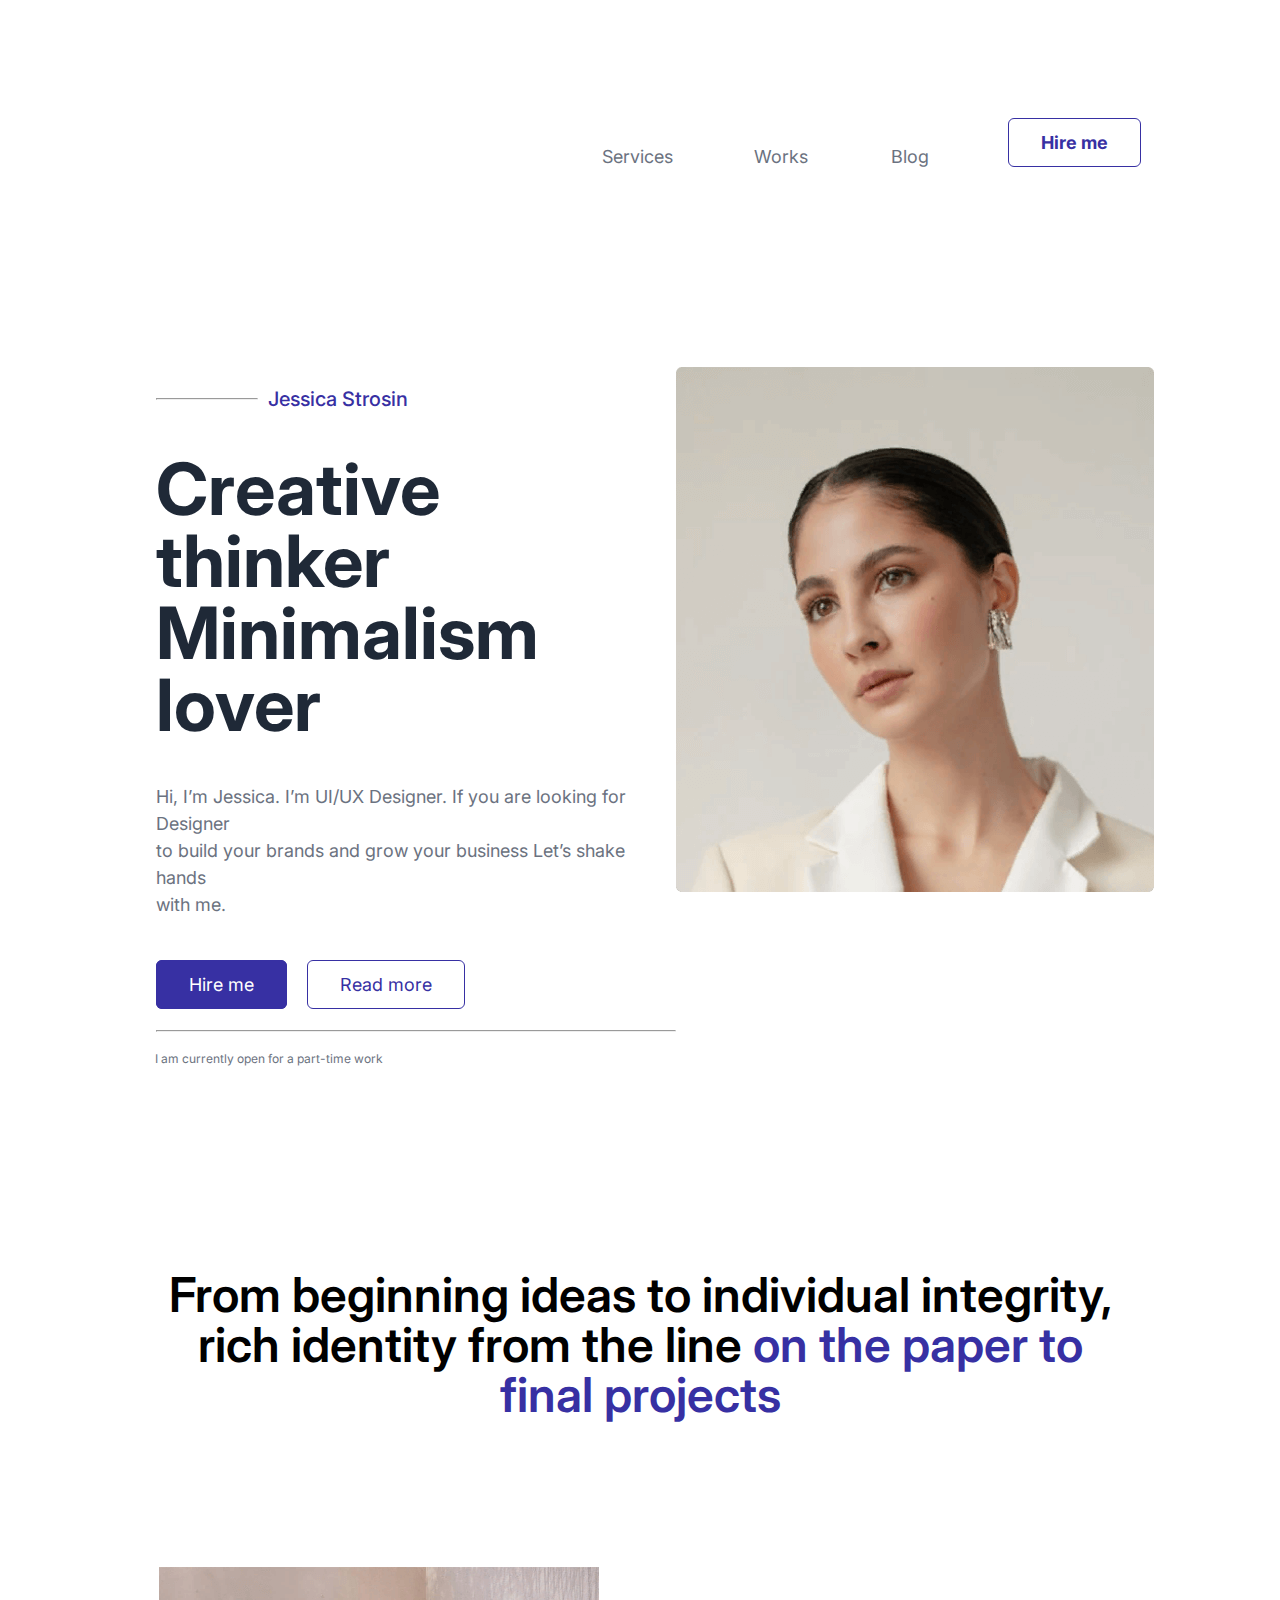
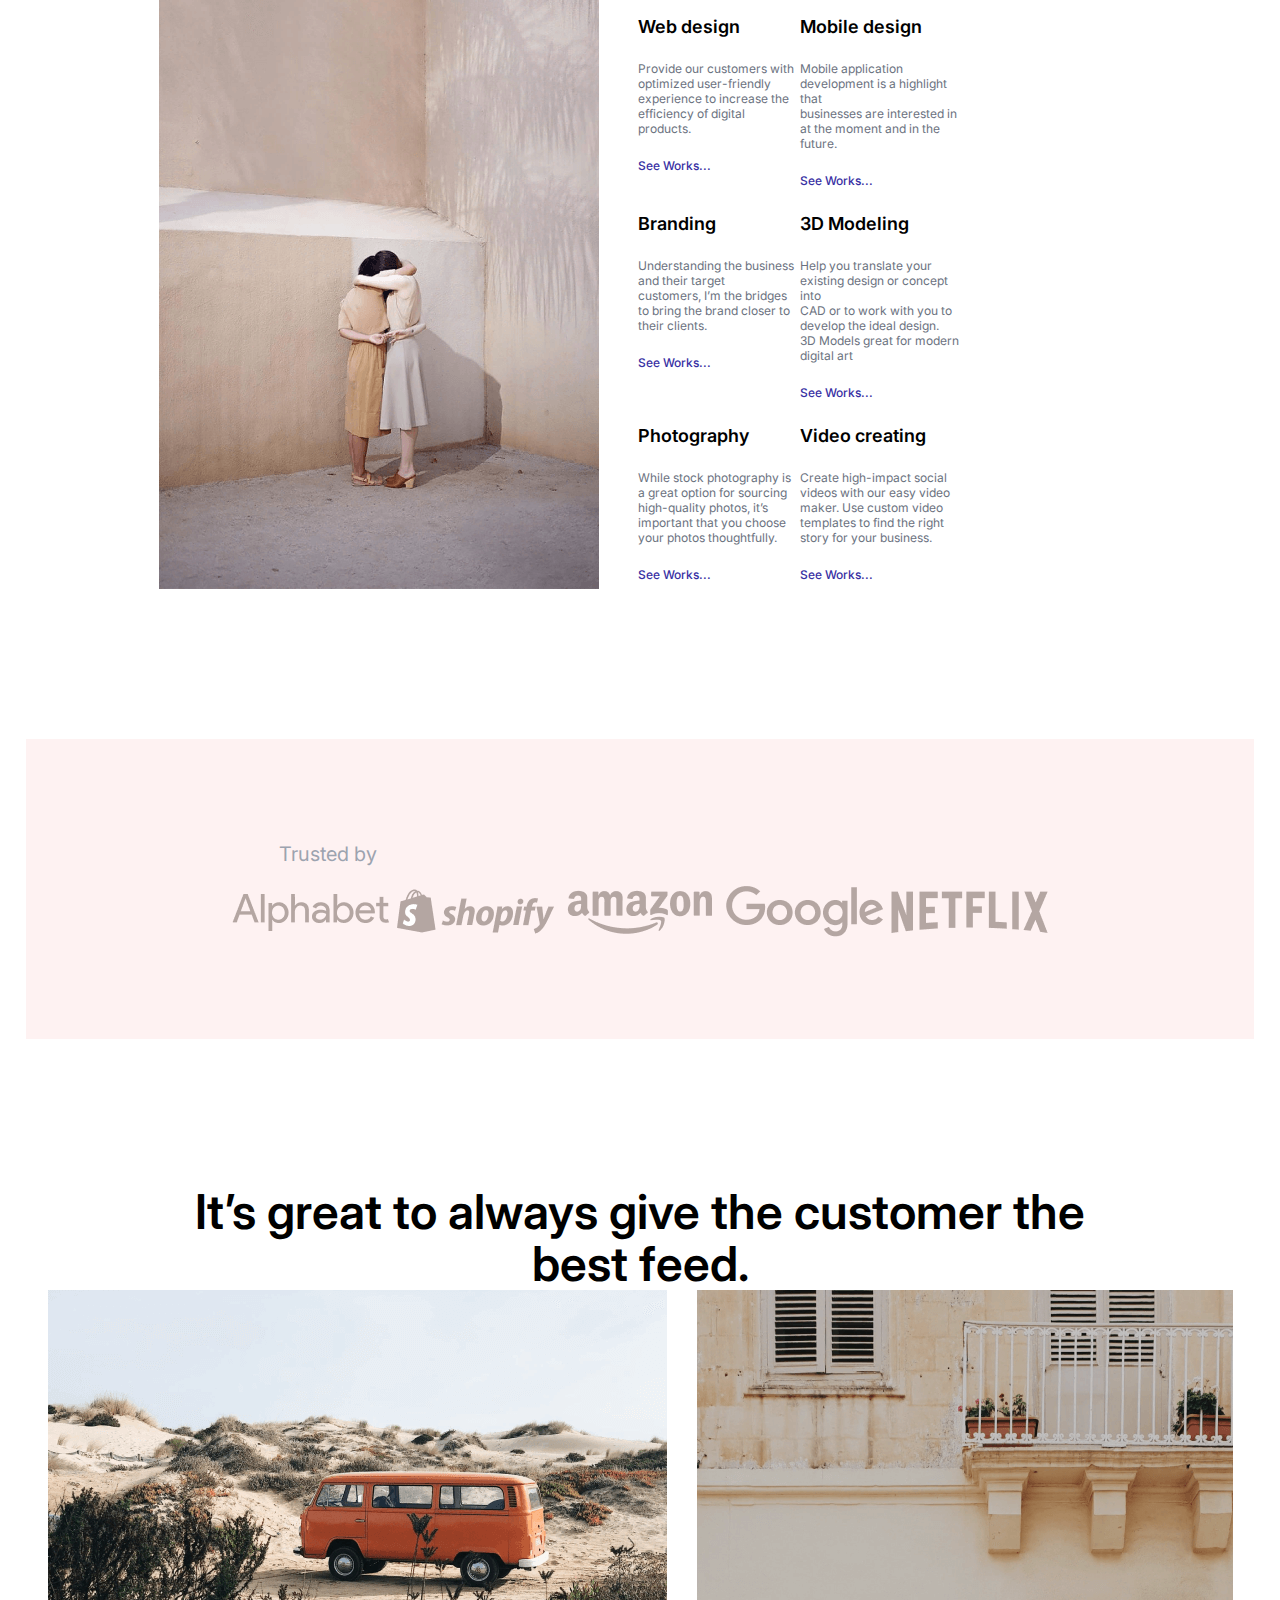
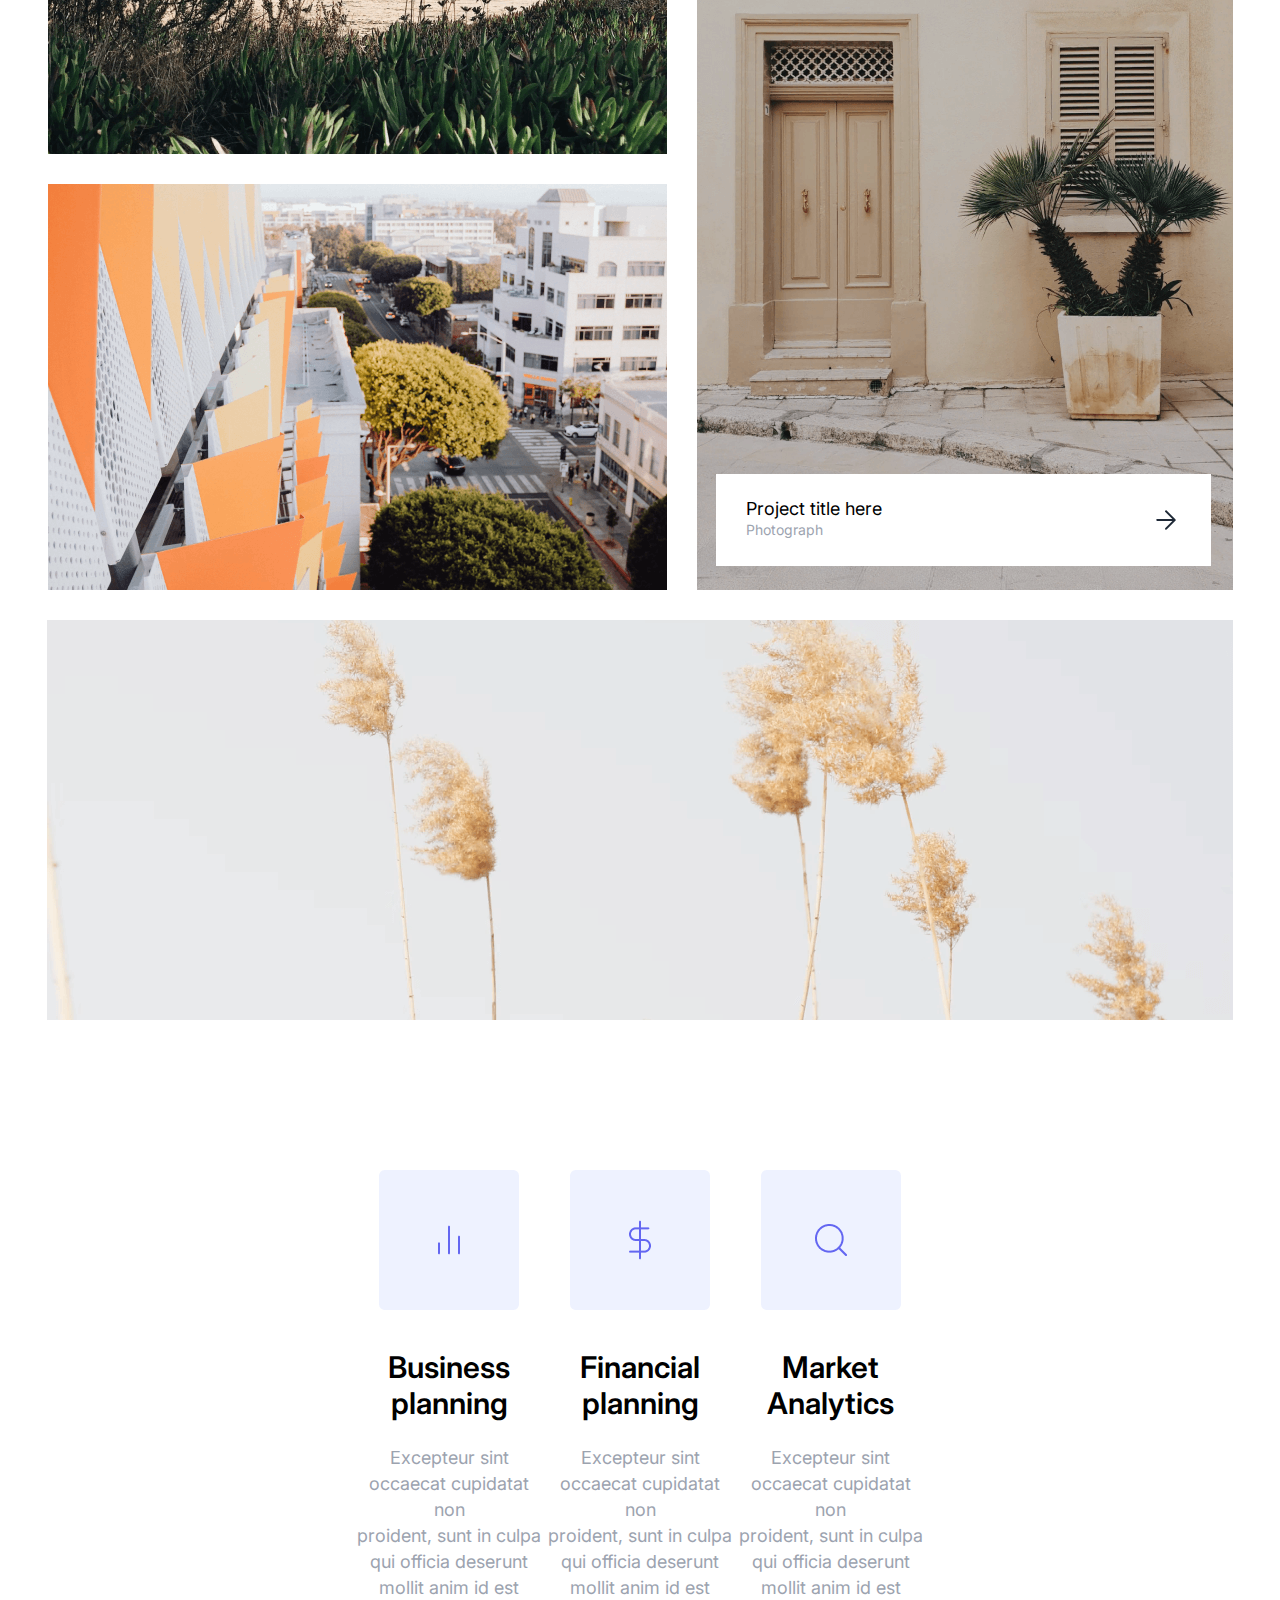
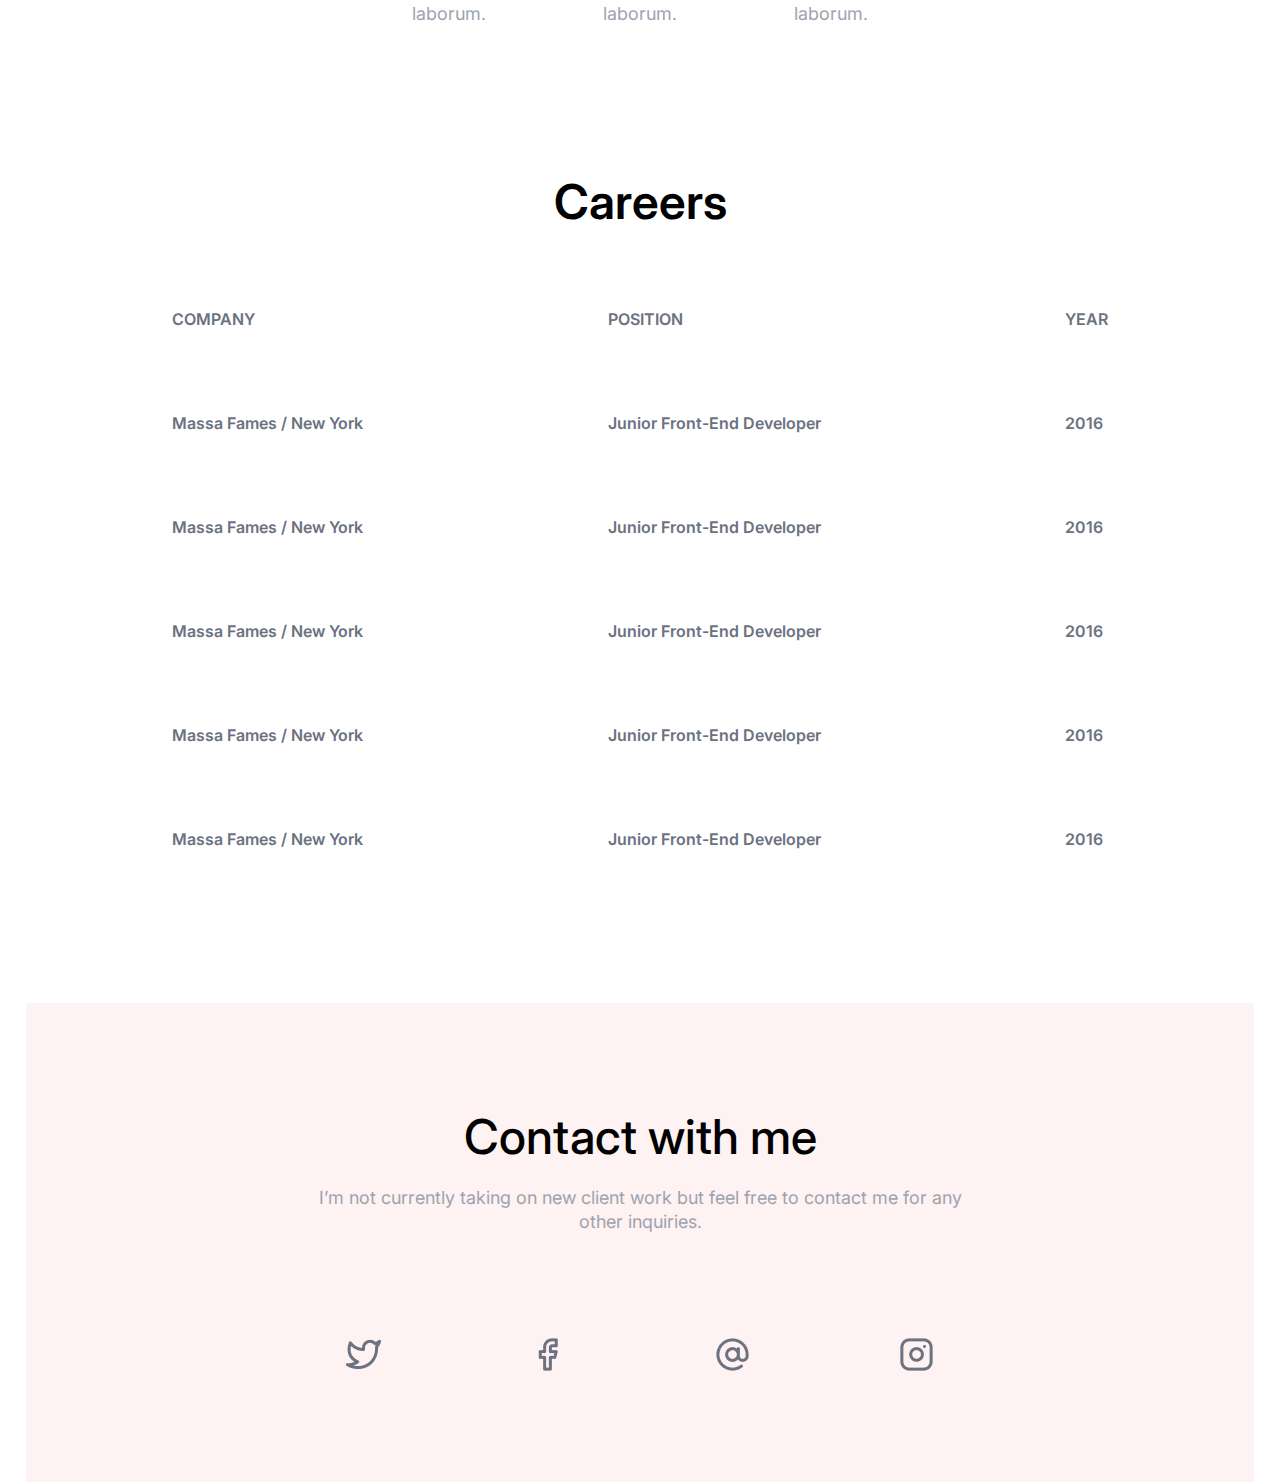
==== index.html @ 34dcc8bb "reamke nav menu" ====
<!DOCTYPE html>
<html lang="en">
  <head>
    <meta charset="UTF-8" />
    <meta http-equiv="X-UA-Compatible" content="IE=edge" />
    <meta name="viewport" content="width=device-width, initial-scale=1.0" />
    <link rel="stylesheet" href="/styles/figmaprofile.css" />
    <title>Document</title>
  </head>
  <body>
    <header>
      <nav class="navigation">
        <a class="links navigation__serv" href="#specification">Services</a>
        <a class="links navigation__works" href="https://github.com/SHTbIK37"
          >Works</a
        >
        <a class="links navigation__blog" href="#">Blog</a>
        <a
          class="links navigation__hire"
          href="https://hh.ru/resume/f380b1d6ff0817930b0039ed1f744569397455"
          ><b>Hire me</b></a
        >
      </nav>
    </header>
    <main>
      <div class="profile">
        <div class="profile__about">
          <div class="profile__about__line">
            <hr />
            <p class="profile__about__line__name">Jessica Strosin</p>
          </div>
          <p class="profile__about__logo">
            Creative thinker <br />
            Minimalism lover
          </p>
          <p class="profile__about__logotext">
            Hi, I’m Jessica. I’m UI/UX Designer. If you are looking for Designer
            <br />
            to build your brands and grow your business Let’s shake hands
            <br />
            with me.
          </p>
          <div class="profile__about__logoLinks">
            <a
              class="profile__about__logoLinks__hire"
              href="https://hh.ru/resume/f380b1d6ff0817930b0039ed1f744569397455"
              >Hire me</a
            >
            <a
              class="profile__about__logoLinks__readMore"
              href="https://hh.ru/resume/f380b1d6ff0817930b0039ed1f744569397455"
              >Read more</a
            >
          </div>
          <hr class="profile__about__underLogo" />
          <p class="profile__about__text_smallText">
            I am currently open for a part-time work
          </p>
        </div>
        <div class="profile__profileimage">
          <img
            class="profile__profileimage__img"
            src="/assets/facef.png"
            alt="Фото 4х3"
          />
        </div>
      </div>

      <p class="title">
        From beginning ideas to individual integrity, <br />
        rich identity from the line
        <span class="title__text_colorpurple">
          on the paper to <br />
          final projects
        </span>
      </p>
      <div class="specification" id="specification">
        <img src="/assets/image 11.png" alt="Стена" />
        <div class="specification__skills">
          <div>
            <p>Web design</p>
            <span
              ><p>
                Provide our customers with optimized user-friendly
                <br />
                experience to increase the efficiency of digital <br />
                products.
              </p></span
            >
            <a
              class="specification__skills__links"
              href="https://github.com/SHTbIK37"
              >See Works...</a
            >
          </div>
          <div>
            <p>Mobile design</p>
            <span
              ><p>
                Mobile application development is a highlight that <br />
                businesses are interested in at the moment and in the <br />
                future.
              </p></span
            >
            <a
              class="specification__skills__links"
              href="https://github.com/SHTbIK37"
              >See Works...</a
            >
          </div>
          <div id="branding">
            <p>Branding</p>
            <span
              ><p>
                Understanding the business and their target <br />
                customers, I’m the bridges to bring the brand closer to <br />
                their clients.
              </p></span
            >
            <a
              class="specification__skills__links"
              href="https://github.com/SHTbIK37"
              >See Works...</a
            >
          </div>
          <div id="d3">
            <p>3D Modeling</p>
            <span
              ><p>
                Help you translate your existing design or concept into <br />
                CAD or to work with you to develop the ideal design. <br />
                3D Models great for modern digital art
              </p></span
            >
            <a
              class="specification__skills__links"
              href="https://github.com/SHTbIK37"
              >See Works...</a
            >
          </div>
          <div id="photography">
            <p>Photography</p>
            <span
              ><p>
                While stock photography is a great option for sourcing <br />
                high-quality photos, it’s important that you choose <br />
                your photos thoughtfully.
              </p></span
            >
            <a
              class="specification__skills__links"
              href="https://github.com/SHTbIK37"
              >See Works...</a
            >
          </div>
          <div id="video">
            <p>Video creating</p>
            <span
              ><p>
                Create high-impact social videos with our easy video <br />
                maker. Use custom video templates to find the right <br />
                story for your business.
              </p></span
            >
            <a
              class="specification__skills__links"
              href="https://github.com/SHTbIK37"
              >See Works...</a
            >
          </div>
        </div>
      </div>
      <div class="trustedblock">
        <div class="trustedblock__img">
          <p>Trusted by</p>
          <div class="trustedblock__img_row">
            <img src="/assets/alphabet.png" alt="alphabet" />
            <img src="/assets/shopify-original.png" alt="shopify" />
            <img src="/assets/amazon.png" alt="amazon" />

            <img src="/assets/google-original.png" alt="google" />
            <img src="/assets/netflix-primary.png" alt="neflix" />
          </div>
        </div>
      </div>
      <div class="imgproject">
        <p class="imgproject__text">
          It’s great to always give the customer the<br />
          best feed.
        </p>
        <div class="imgproject__photos">
          <div class="imgproject__photos_row">
            <div class="imgproject__photos_column">
              <img src="/assets/vwt1.png" alt="Das auto" />
              <img src="/assets/street.png" alt="street" />
            </div>
            <div class="imgproject__photos_link">
              <img src="/assets/home.png" alt="home" />
              <div class="imgproject__photos_link__text">
                <p>Project title here <br /><span> Photograph</span></p>
                <div class="imgproject__photos_link__text__link">
                  <a href="https://github.com/SHTbIK37">
                    <img src="/assets/arrow-right.png" alt="arrow"
                  /></a>
                </div>
              </div>
            </div>
          </div>
          <img src="/assets/trees.png" alt="trees" />
        </div>
      </div>
      <div class="planning">
        <div class="planning__block">
          <img
            class="planning__block__img"
            src="/assets/busines.png"
            alt="scheme"
          />
          <p class="planning__block__text_bold">
            Business planning <br />
            <span class="planning__block__text"
              >Excepteur sint occaecat cupidatat non <br />
              proident, sunt in culpa qui officia deserunt <br />
              mollit anim id est laborum.</span
            >
          </p>
        </div>
        <div class="planning__block">
          <img
            class="planning__block__img"
            src="/assets/dollar.png"
            alt="dollar"
          />
          <p class="planning__block__text_bold">
            Financial planning <br /><span class="planning__block__text"
              >Excepteur sint occaecat cupidatat non <br />
              proident, sunt in culpa qui officia deserunt <br />
              mollit anim id est laborum.</span
            >
          </p>
        </div>
        <div class="planning__block">
          <img
            class="planning__block__img"
            src="/assets/search.png"
            alt="search"
          />
          <p class="planning__block__text_bold">
            Market Analytics <br /><span class="planning__block__text"
              >Excepteur sint occaecat cupidatat non <br />
              proident, sunt in culpa qui officia deserunt <br />
              mollit anim id est laborum.</span
            >
          </p>
        </div>
      </div>
      <div id="careers">
        <p>Careers</p>
        <div>
          <div id="company">
            <p>COMPANY</p>
            <p><span>Massa Fames</span> / New York</p>
            <p><span>Massa Fames</span> / New York</p>
            <p><span>Massa Fames</span> / New York</p>
            <p><span>Massa Fames</span> / New York</p>
            <p><span>Massa Fames</span> / New York</p>
          </div>
          <div id="position">
            <p>POSITION</p>
            <p>Junior Front-End Developer</p>
            <p>Junior Front-End Developer</p>
            <p>Junior Front-End Developer</p>
            <p>Junior Front-End Developer</p>
            <p>Junior Front-End Developer</p>
          </div>
          <div id="year">
            <p>YEAR</p>
            <p>2016</p>
            <p>2016</p>
            <p>2016</p>
            <p>2016</p>
            <p>2016</p>
          </div>
        </div>
      </div>
    </main>
    <footer>
      <p>Contact with me</p>
      <span>
        I’m not currently taking on new client work but feel free to contact me
        for any <br />
        other inquiries.
      </span>
      <div id="contacts">
        <a href="#"><img src="/assets/twitter.png" alt="twitter" /></a>
        <a href="#"><img src="/assets/facebook.png" alt="facebook" /></a>
        <a href="#"><img src="/assets/mail.png" alt="mail" /></a>
        <a href="#"><img src="/assets/instagram.png" alt="instagram" /></a>
      </div>
    </footer>
    <!-- <script src="./js/script.js"></script> -->
  </body>
</html>
---- styles/figmaprofile.css ----
@import url("https://fonts.googleapis.com/css2?family=Inter:wght@100;200;300;400;500;600;700;800;900&display=swap");

body {
  background-color: white;
  margin: 0;
  font-family: "Inter", sans-serif;
  align-items: center;
}

header {
  font-size: 18px;
}
.navigation {
  display: flex;
  align-items: flex-end;
  justify-content: flex-end;
  margin-top: 118px;
  margin-right: 128px;
}
.links {
  color: #6b7280;
  text-decoration: none;
}
.navigation__serv {
  margin-right: 81px;
}
.navigation__works {
  margin-right: 83px;
}
.navigation__blog {
  margin-right: 79px;
}
.navigation__hire {
  margin-right: -15px;
  position: relative;
  color: #3730a3;
  padding: 13px 32px 13px 32px;
  border-radius: 6px;
  border: 1px solid #3730a3;
  transition: all 0.2s;
}
.navigation__hire:hover {
  background-color: #3730a3;
  color: white;
}
.profile {
  display: flex;
  margin-top: 200px;
  justify-content: space-between;
}
.profile__profileimage__img {
  margin-right: 100px;
}
.profile__about {
  margin-left: 130px;
}

.profile__about__line {
  align-items: center;
  display: flex;
  width: fit-content;
}
.profile__about__line__name {
  color: #3730a3;
  display: inline-block;
}
.profile__about__line__name {
  font-size: 20px;
  font-weight: 500;
}
.profile__about__line hr {
  margin-right: 10px;
  display: inline-block;
  width: 100px;
}
.profile__about {
  color: #6b7280;
  font-size: 18px;
}
.profile__about__logo {
  color: #1f2937;
  position: relative;
  font-style: normal;
  line-height: 72px;
  font-size: 72px;
  margin-top: 22px;
  font-weight: 700;
}
.profile__about__logotext {
  margin-top: -30px;
  line-height: 27px;
}

.profile__about__logoLinks {
  margin-top: 56px;
}
.profile__about__logoLinks__hire {
  font-size: 18px;
  font-weight: 400;
  background-color: #3730a3;
  color: white;
  text-decoration: none;
  margin-right: 15px;
  padding: 13px 32px 13px 32px;
  border-radius: 6px;
  border: 1px solid #3730a3;
  transition: all 0.2s;
}
.profile__about__logoLinks__readMore {
  font-size: 18px;
  font-weight: 400;
  background-color: white;
  color: #3730a3;
  text-decoration: none;
  margin-right: -15px;
  padding: 13px 32px 13px 32px;
  border-radius: 6px;
  border: 1px solid #3730a3;
  transition: all 0.2s;
}
.profile__about__underLogo {
  margin-top: 35px;
  max-width: 100%;
}
.profile__about__text_smallText {
  font-size: 12px;
  margin-left: -1px;
  margin-top: 19px;
}

.title {
  font-weight: 600;
  line-height: 50px;
  margin-top: 150px;
  font-size: 48px;
  text-align: center;
  margin-bottom: 147px;
  margin-top: 192px;
}
.title__text_colorpurple {
  color: #3730a3;
}
.specification {
  display: flex;
  margin-left: 12%;
  flex-direction: row;
}
.specification img {
  margin-right: 2%;
  margin-left: 133px;
}
.specification__skills {
  display: flex;
  margin-right: 292px;
  margin-top: 31px;
  margin-left: 15px;
  flex-wrap: wrap;
}
.specification__skills div {
  font-size: 14px;
  width: 50%;
  max-height: min-content;
}
.specification__skills__links {
  font-size: 12px;
  text-decoration: none;
  color: #3730a3;
  font-weight: 500;
}
.specification__skills div p {
  font-size: 18px;
  font-weight: 600;
}
.specification__skills div span p {
  font-size: 12px;
  color: #6b7280;
  margin-top: 24px;
  font-weight: 400;
  margin-bottom: 20px;
}

.trustedblock {
  display: flex;
  flex-direction: column;
  align-items: center;
  justify-content: center;
  margin-top: 150px;
  margin-bottom: 147px;
  background-color: #fef2f2;
  color: #9ca3af;
  font-size: 20px;
  height: 300px;
}
.trustedblock__img {
  width: 67%;
}
.trustedblock__img p {
  margin-top: 0px;
  margin-left: 51px;
}
.trustedblock__img_row {
  display: flex;
  flex-direction: row;
  justify-content: space-around;
}

.trustedblock__img_row img {
  max-width: 100%;
}
.imgproject__text {
  margin-bottom: 147px;
  text-align: center;
  font-size: 48px;
  font-weight: 600;
  line-height: 52px;
}
.imgproject__photos {
  display: flex;
  justify-content: center;
  align-items: center;
  flex-direction: column;
}
.imgproject__photos_row {
  margin-bottom: 30px;
  display: flex;
  flex-direction: row;
}
.imgproject__photos_column {
  margin-right: 30px;
  justify-content: space-between;
  display: flex;
  flex-direction: column;
}

.imgproject__photos_link {
  display: flex;
  position: relative;
}
.imgproject__photos_link__text {
  display: flex;
  height: 92px;
  width: 495px;
  bottom: 24px;
  left: 19px;
  position: absolute;
  background-color: white;
}
.imgproject__photos_link__text p {
  font-size: 18px;
  text-align: start;
  margin-left: 30px;
  margin-top: 25px;
}
.imgproject__photos_link__text p span {
  font-size: 14px;
  color: #9ca3af;
}
.imgproject__photos_link__text p {
  line-height: 20px;
  font-weight: 400;
}
.imgproject__photos_link__text img {
  display: flex;
  align-items: center;
  position: absolute;
  display: inline-block;
  right: 30px;
}
.imgproject__photos_link__text__link {
  display: flex;
  align-items: center;
}
.imgproject__photos_link__text__link a {
  display: flex;
  align-items: center;
}

.planning {
  margin: 0 328px;
  margin-top: 150px;
  justify-content: space-between;
  text-align: center;
  display: flex;
  flex-direction: row;
  font-weight: 600;
}
.planning__block__text_bold {
  font-size: 30px;
}
.planning__block__text {
  display: block;
  font-weight: 400;
  margin-top: 24px;
  font-size: 18px;
  color: #9ca3af;
  line-height: 26px;
}
.planning__block__img {
  margin-bottom: 5px;
}
#careers {
  margin-top: 115px;
}
#careers p {
  font-weight: 600;
  text-align: center;
  font-size: 48px;
}
#careers div {
  display: flex;
  justify-content: space-between;

  margin-top: 58px;
  margin-left: 152px;
}
#company,
#position,
#year {
  display: inline-block;
  flex-direction: column;
}
#company p,
#position p,
#year p {
  margin: 30px;
  text-align: left;
  font-size: 16px;
  color: #6b7280;
  margin-bottom: 54px;
}
#company p span,
#position p span,
#year p span {
  font-weight: 600;
}
#position {
  margin-right: -18px;
}
#year {
  margin-right: 433px;
}
footer {
  margin-top: 100px;
  background-color: #fef2f2;
  display: flex;
  flex-direction: column;
  justify-content: center;
  align-items: center;
}
footer p {
  text-align: center;
  font-size: 48px;
  margin-bottom: 20px;
  font-weight: 500;
  margin-top: 104px;
}
footer span {
  text-align: center;
  font-size: 18px;
  color: #9ca3af;
  margin-bottom: 50px;
  line-height: 24px;
}
footer img {
  margin-bottom: 100px;
}
#contacts {
  display: flex;
  height: 100px;
  width: 60%;
  justify-content: space-around;
  margin-top: 53px;
  margin-bottom: 45px;
}
#contacts a {
  height: 35px;
}
@media only screen and (min-width: 769px) and (max-width: 1280px) {
  body {
    margin: 0 2%;
  }
  nav {
    margin: 0;
    margin-top: 5%;
  }
  #profile {
    margin: 0;
    margin-top: 10%;
  }
  .about {
    margin: 0;
    margin-right: 2%;
  }
  #logo {
    line-height: 60px;
    margin: 0;
    font-size: 60px;
    margin-bottom: 7%;
  }
  #name {
    margin: 0;
  }
  #profile img {
    margin: 0;
    max-width: 100%;
  }
  #title {
    margin: 0 2%;
    margin-top: 10%;
    margin-bottom: 10%;
    font-size: 35px;
  }
  .specification {
    margin: 0;
    margin-bottom: 2%;
  }
  .skills {
    margin-right: 60px;
  }
  .trusted {
    padding: 5%;
    margin: 0;
    height: 150px;
  }
  #imgrow {
    flex-direction: row;
    align-items: center;
    flex-wrap: wrap;
  }
  #imgrow div {
    width: fit-content;
  }
  #imgrow img {
    width: fit-content;
    margin: 5px;
  }
  .trusted img {
    max-width: 100%;
  }
  #photos img {
    max-width: 100%;
  }
  #projectlink {
    max-width: 85%;
  }
  #projectlink {
    display: flex;
    align-items: center;
  }
  #prlinkimg {
    display: flex;
    align-items: center;
  }

  .imgproject p {
    margin-bottom: 0;
  }
  .imgproject #projectlink p {
    margin-top: 10px;
  }
  #planning {
    margin: 0 5%;
    margin-top: 5%;
  }
  #careers div {
    margin: 0 5%;
  }
}
@media only screen and (min-width: 551px) and (max-width: 768px) {
  body {
    margin: 0 2%;
    background-color: white;
  }
  header {
    margin: 0;
  }
  nav {
    margin: 0;
  }
  #serv,
  #works,
  #blog,
  #hire {
    margin: 3%;
  }
  #hire {
    padding: 1%;
  }
  #profile {
    flex-direction: column;
    margin-top: 2%;
  }
  #profile img {
    display: block;
    margin: 0 auto;
    width: 100%;
    max-width: max-content;
  }
  .about {
    margin-left: 1%;
  }
  .about p {
    text-align: center;
    font-size: 14px;
  }
  #logo {
    text-align: center;
    line-height: 20px;
    margin: 0%;
    font-size: 18px;
    margin-bottom: 7%;
  }
  #title {
    margin: 3% 0;
    font-size: 20px;
  }
  .specification {
    margin: 0%;
    flex-direction: column;
  }
  .specification img {
    object-fit: cover;
    height: 250px;
    margin: 0%;
  }
  .skills {
    margin: 0%;
    text-align: center;
  }
  .skills p {
    font-size: 8px;
  }
  .trusted {
    margin-top: 10%;
    margin-bottom: 0%;
    height: auto;
  }
  #imgrow {
    flex-direction: row;
    align-items: center;
    flex-wrap: wrap;
  }
  #imgrow div {
    width: fit-content;
  }
  #imgrow img {
    width: fit-content;
    margin: 5px;
  }
  .trusted p {
    font-size: 14px;
  }
  #trustedImg p {
    margin-top: 15px;
    margin-left: 0px;
  }
  .trusted img {
    width: 100%;
  }
  .imgproject p {
    font-size: 30px;
    margin-bottom: 5%;
  }
  .imgproject img {
    max-width: 100%;
  }
  #projectlink {
    max-width: 80%;
    height: auto;
  }
  .imgproject #projectlink p {
    margin: 3%;
  }
  #projectlink img {
    right: 0;
  }
  #row {
    margin-bottom: 2%;
  }
  #column {
    margin-right: 2%;
  }
  #planning {
    margin: 0%;
    margin-top: 2%;
  }
  #planning img {
    width: 90%;
  }
  #planning p {
    font-size: 18px;
  }
  #planning p span {
    font-size: 12px;
  }
  #careers div {
    margin: 0%;
    margin-right: 1%;
  }

  #company p,
  #position p,
  #year p {
    margin: 5%;
  }
  footer {
    margin-top: 5%;
  }
  footer p {
    margin: 2%;
    font-size: 20px;
  }
  footer span {
    font-size: 14px;
    margin: 1%;
    margin-bottom: 5%;
  }
  footer img {
    margin-bottom: 10%;
    width: 100%;
  }
}
@media only screen and (min-width: 250px) and (max-width: 550px) {
  body {
    margin: 0 2%;
    background-color: white;
  }
  header {
    font-size: 16px;
    margin: 0;
  }
  nav {
    margin: 0;
  }
  #serv,
  #works,
  #blog,
  #hire {
    margin: 3%;
  }
  #hire {
    padding: 1%;
  }
  #profile {
    flex-direction: column;
    margin-top: 2%;
  }
  #profile img {
    display: block;
    margin: 0 auto;
    width: 100%;
    max-width: 350px;
  }
  #logoLinks {
    display: flex;
    flex-direction: column;
  }
  #logohire {
    width: fit-content;
    margin-bottom: 5%;
  }
  #logoReadMore {
    width: fit-content;
  }
  .about {
    margin-left: 1%;
  }
  .about p {
    font-size: 14px;
  }
  #logo {
    line-height: 20px;
    margin: 0%;
    font-size: 18px;
    margin-bottom: 10%;
  }
  #title {
    line-height: 26px;
    margin: 3% 0;
    font-size: 20px;
  }
  .specification {
    margin: 0%;
    flex-direction: column;
  }
  .specification img {
    object-fit: cover;
    height: 250px;
    margin: 0%;
  }
  .skills {
    margin: 0% auto;
    flex-direction: column;
    text-align: center;
    margin-bottom: 10%;
  }
  .skills div {
    width: 100%;
  }
  .skills p {
    font-size: 8px;
  }
  .trusted {
    margin-top: 0%;
    margin-bottom: 0%;
    height: auto;
  }
  #imgrow {
    flex-direction: row;
    align-items: center;
    flex-wrap: wrap;
  }
  #imgrow div {
    width: fit-content;
  }
  #imgrow img {
    width: fit-content;
    margin: 5px;
  }
  .trusted p {
    font-size: 18px;
  }
  .trusted img {
    width: 100%;
  }
  .imgproject p {
    font-size: 22px;
    margin-bottom: 5%;
    line-height: 26px;
  }
  .imgproject img {
    max-width: 100%;
  }
  #projectlink {
    display: none;
    justify-content: center;
    align-items: center;
    max-width: 90%;
    left: 5%;
  }
  #projectlink img {
    display: none;
  }
  .imgproject #projectlink p {
    font-size: 10px;
    margin: 0;
  }
  .imgproject #projectlink p span {
    font-size: 8px;
  }
  #row {
    margin-bottom: 2%;
  }
  #column {
    margin-right: 2%;
  }
  #planning {
    margin: 0%;
    margin-top: 2%;
  }
  #planning img {
    width: 90%;
  }
  #planning p {
    font-size: 18px;
  }
  #planning p span {
    font-size: 12px;
  }
  #careers div {
    margin: 0%;
    margin-right: 1%;
  }

  #company p,
  #position p,
  #year p {
    margin: 5%;
  }
  footer {
    margin-top: 5%;
  }
  footer p {
    margin: 2%;
    font-size: 20px;
  }
  footer span {
    font-size: 14px;
    margin: 1%;
    margin-bottom: 5%;
  }
  footer img {
    margin-bottom: 10%;
    width: 100%;
  }
  #contacts {
    width: 90%;
  }
}
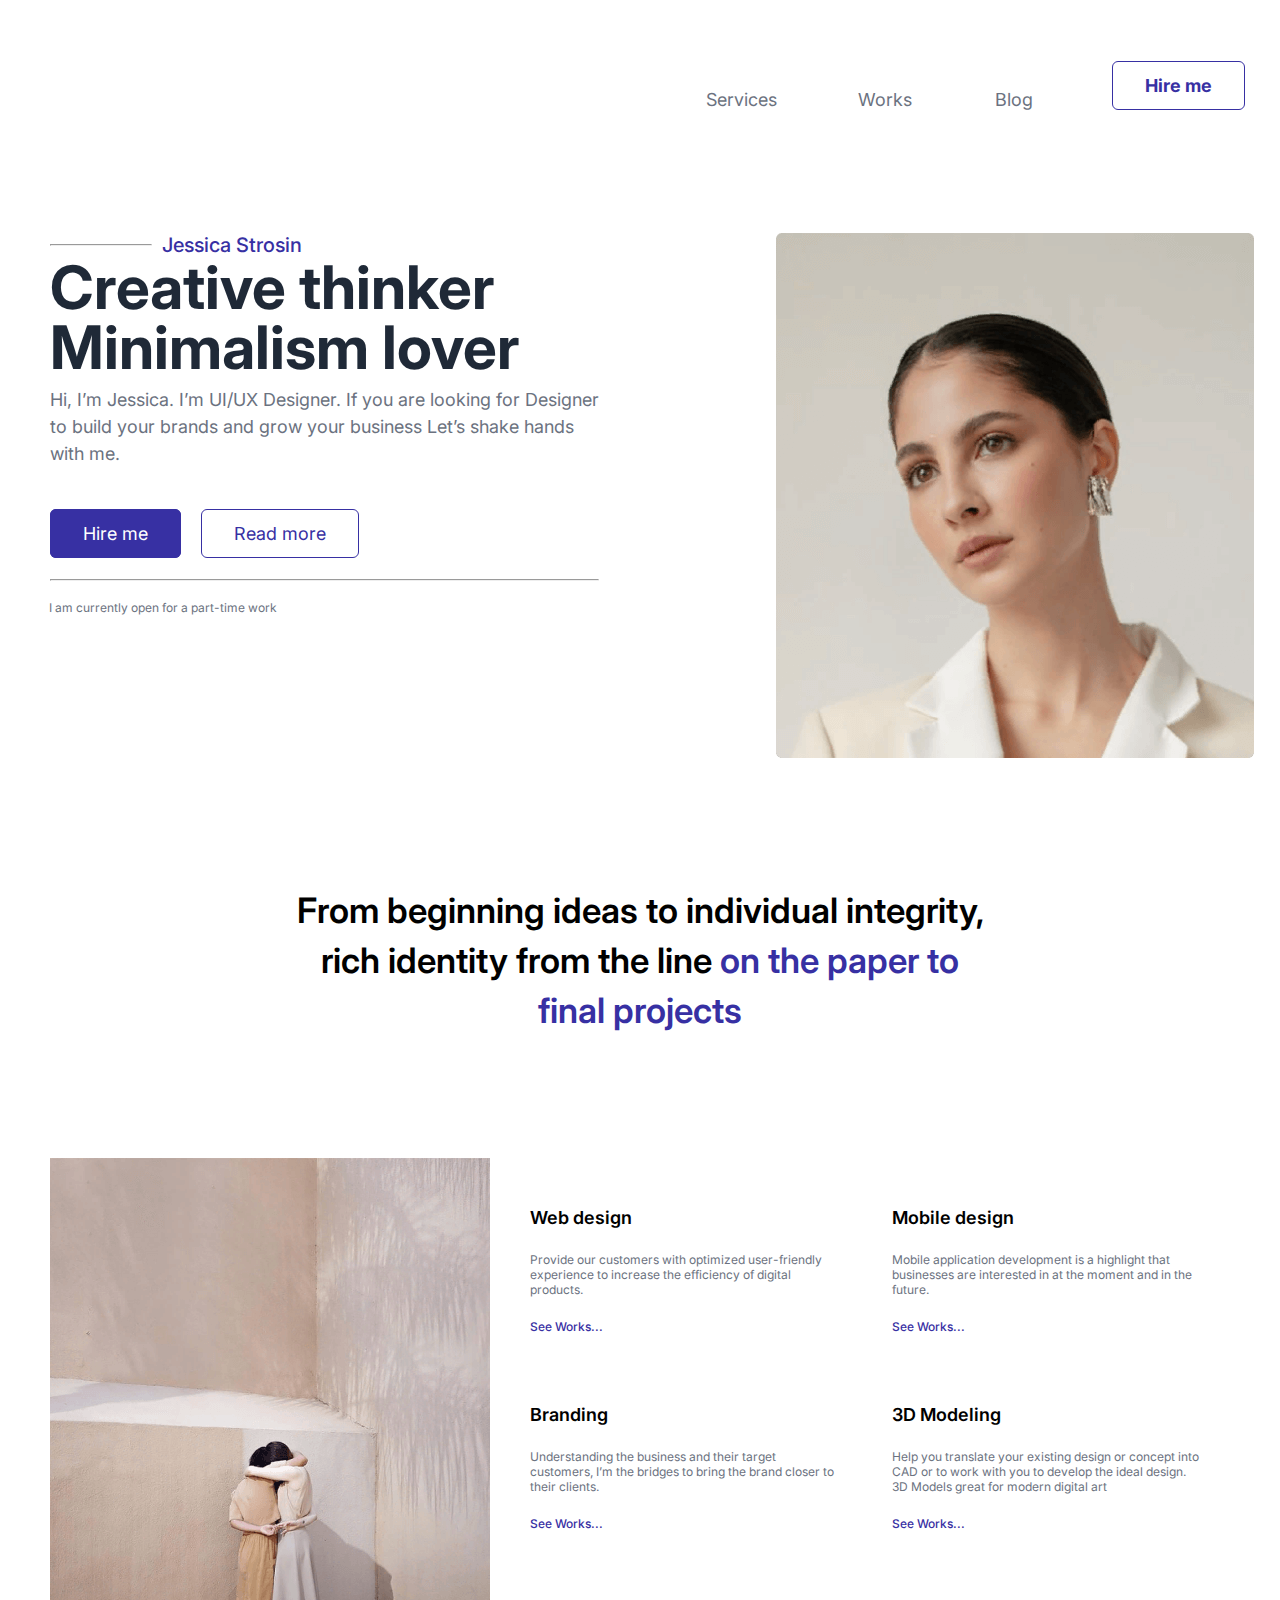
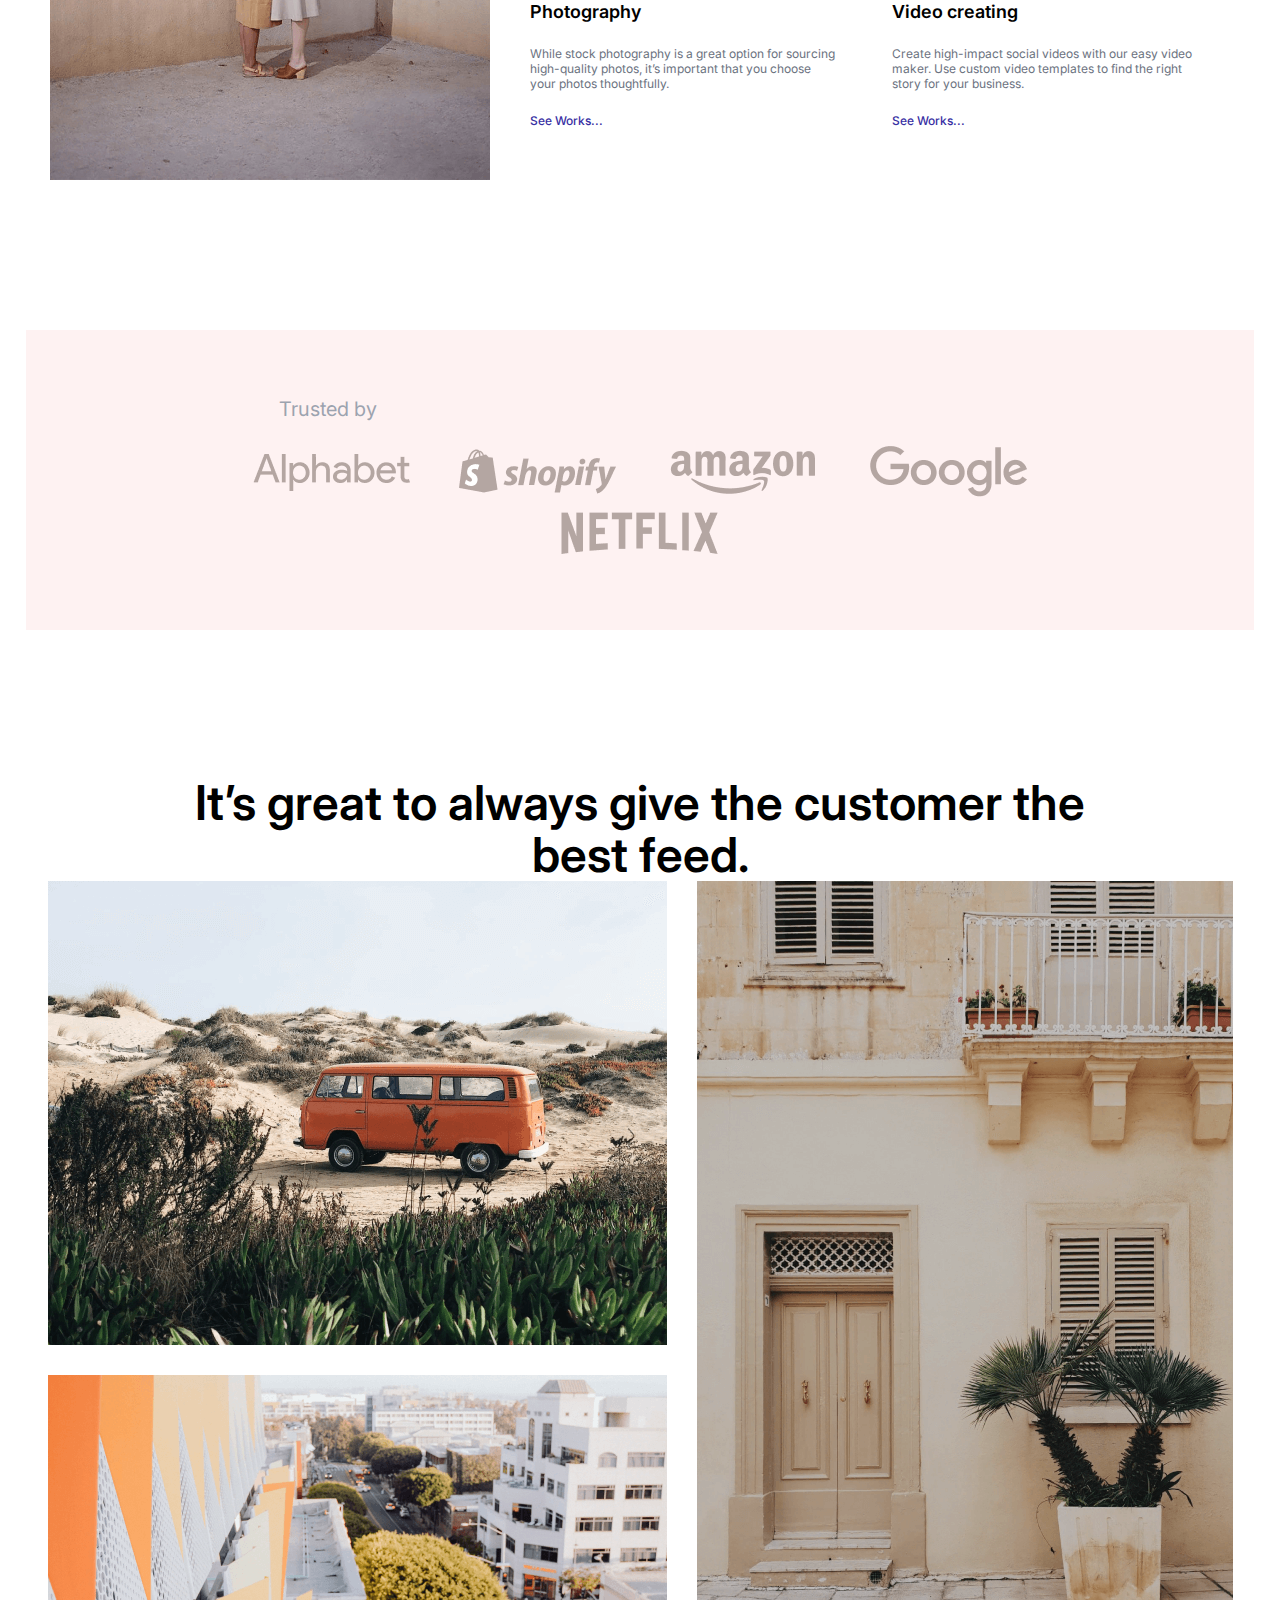
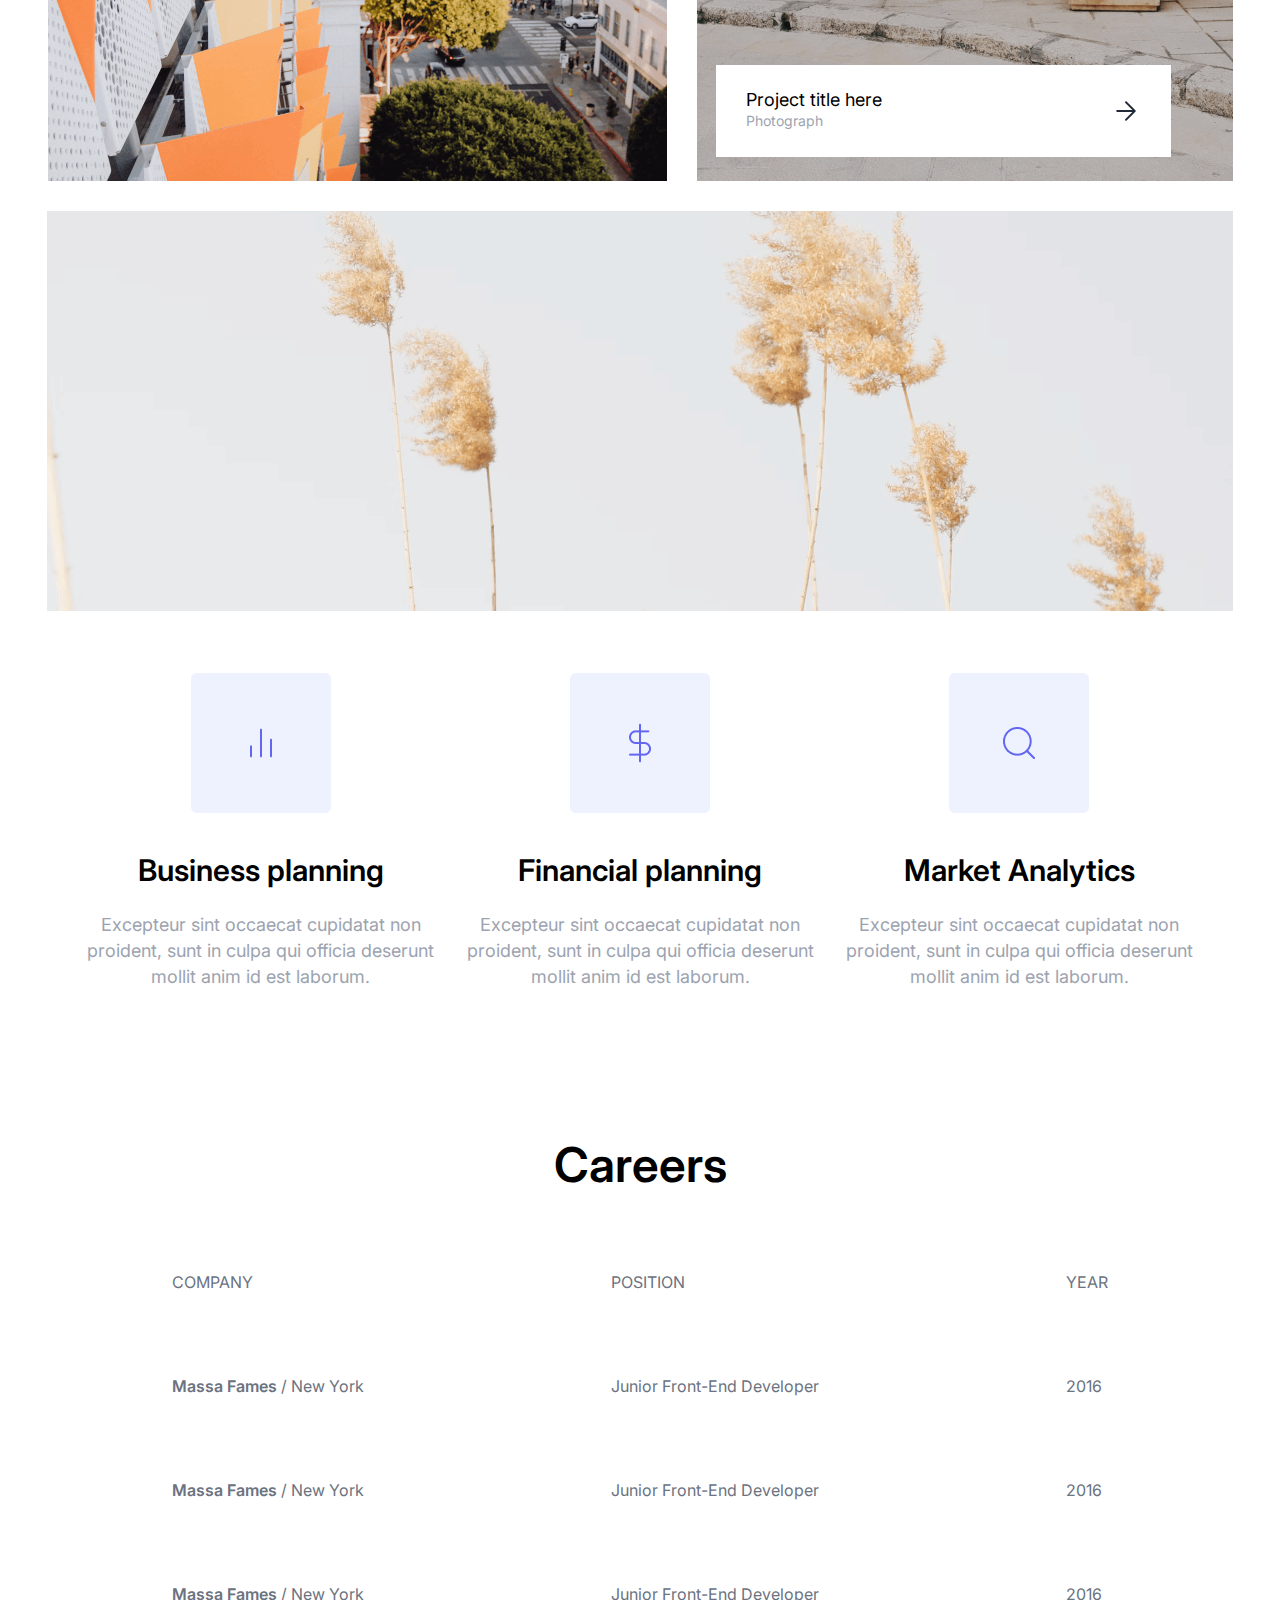
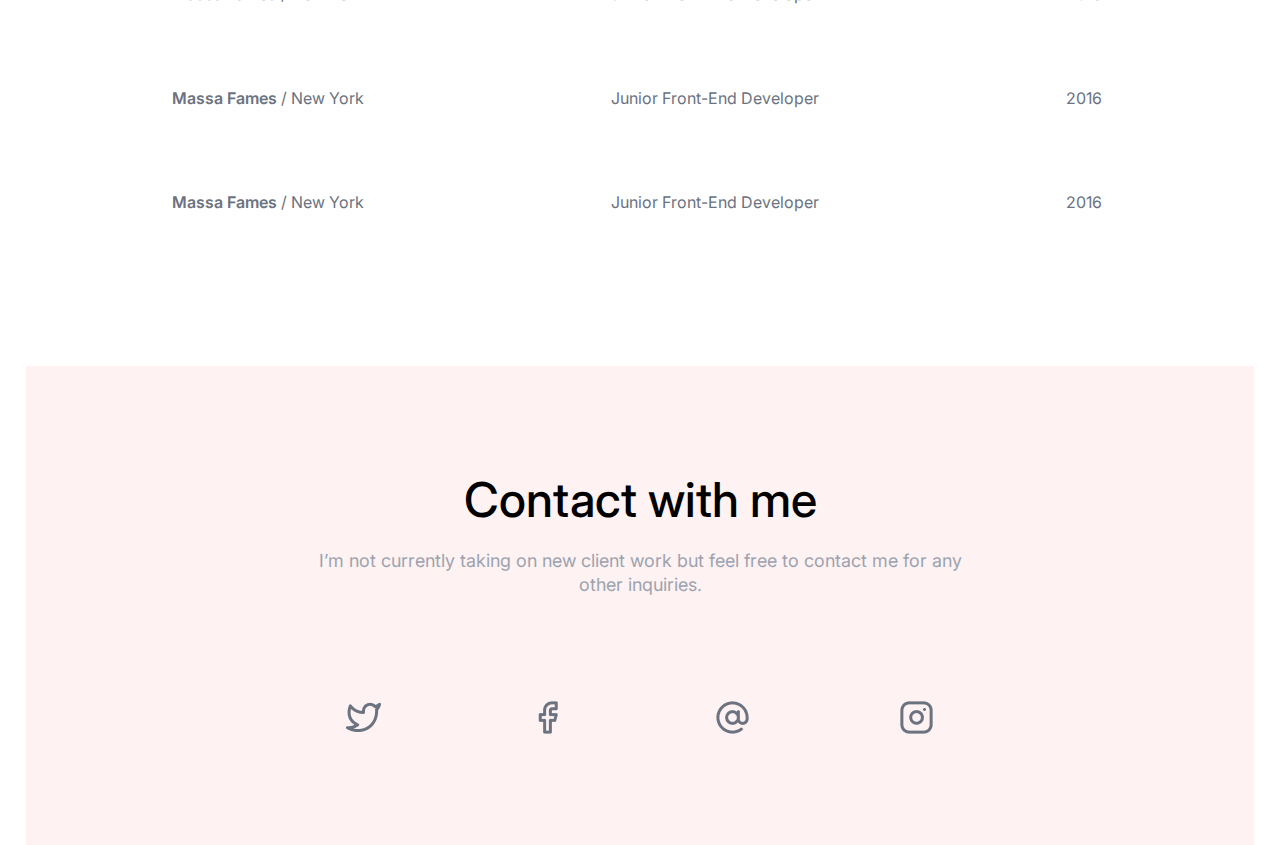
==== commit 90377756: "done remake styles using BEM" ====
--- a/index.html
+++ b/index.html
@@ -254,44 +254,44 @@
           </p>
         </div>
       </div>
-      <div id="careers">
-        <p>Careers</p>
+      <div class="careers">
+        <p class="careers__logo">Careers</p>
         <div>
-          <div id="company">
-            <p>COMPANY</p>
-            <p><span>Massa Fames</span> / New York</p>
-            <p><span>Massa Fames</span> / New York</p>
-            <p><span>Massa Fames</span> / New York</p>
-            <p><span>Massa Fames</span> / New York</p>
-            <p><span>Massa Fames</span> / New York</p>
-          </div>
-          <div id="position">
-            <p>POSITION</p>
-            <p>Junior Front-End Developer</p>
-            <p>Junior Front-End Developer</p>
-            <p>Junior Front-End Developer</p>
-            <p>Junior Front-End Developer</p>
-            <p>Junior Front-End Developer</p>
-          </div>
-          <div id="year">
-            <p>YEAR</p>
-            <p>2016</p>
-            <p>2016</p>
-            <p>2016</p>
-            <p>2016</p>
-            <p>2016</p>
+          <div class="careers__company">
+            <p class="careers__text">COMPANY</p>
+            <p class="careers__text"><span>Massa Fames</span> / New York</p>
+            <p class="careers__text"><span>Massa Fames</span> / New York</p>
+            <p class="careers__text"><span>Massa Fames</span> / New York</p>
+            <p class="careers__text"><span>Massa Fames</span> / New York</p>
+            <p class="careers__text"><span>Massa Fames</span> / New York</p>
+          </div>
+          <div class="careers__position">
+            <p class="careers__text">POSITION</p>
+            <p class="careers__text">Junior Front-End Developer</p>
+            <p class="careers__text">Junior Front-End Developer</p>
+            <p class="careers__text">Junior Front-End Developer</p>
+            <p class="careers__text">Junior Front-End Developer</p>
+            <p class="careers__text">Junior Front-End Developer</p>
+          </div>
+          <div class="careers__year">
+            <p class="careers__text">YEAR</p>
+            <p class="careers__text">2016</p>
+            <p class="careers__text">2016</p>
+            <p class="careers__text">2016</p>
+            <p class="careers__text">2016</p>
+            <p class="careers__text">2016</p>
           </div>
         </div>
       </div>
     </main>
     <footer>
-      <p>Contact with me</p>
-      <span>
+      <p class="footer__text">Contact with me</p>
+      <span class="footer__span">
         I’m not currently taking on new client work but feel free to contact me
         for any <br />
         other inquiries.
       </span>
-      <div id="contacts">
+      <div class="footer__contacts">
         <a href="#"><img src="/assets/twitter.png" alt="twitter" /></a>
         <a href="#"><img src="/assets/facebook.png" alt="facebook" /></a>
         <a href="#"><img src="/assets/mail.png" alt="mail" /></a>
--- a/styles/figmaprofile.css
+++ b/styles/figmaprofile.css
@@ -298,45 +298,42 @@
 .planning__block__img {
   margin-bottom: 5px;
 }
-#careers {
+.careers {
   margin-top: 115px;
 }
-#careers p {
+.careers__logo {
   font-weight: 600;
   text-align: center;
   font-size: 48px;
 }
-#careers div {
+.careers div {
   display: flex;
   justify-content: space-between;
 
   margin-top: 58px;
   margin-left: 152px;
 }
-#company,
-#position,
-#year {
-  display: inline-block;
+.careers__company,
+.careers__position,
+.careers__year {
   flex-direction: column;
 }
-#company p,
-#position p,
-#year p {
+.careers__text {
   margin: 30px;
   text-align: left;
   font-size: 16px;
   color: #6b7280;
   margin-bottom: 54px;
 }
-#company p span,
-#position p span,
-#year p span {
+.careers__company p span,
+.careers__position p span,
+.careers__year p span {
   font-weight: 600;
 }
-#position {
+.careers__position {
   margin-right: -18px;
 }
-#year {
+.careers__year {
   margin-right: 433px;
 }
 footer {
@@ -347,14 +344,14 @@
   justify-content: center;
   align-items: center;
 }
-footer p {
+.footer__text {
   text-align: center;
   font-size: 48px;
   margin-bottom: 20px;
   font-weight: 500;
   margin-top: 104px;
 }
-footer span {
+.footer__span {
   text-align: center;
   font-size: 18px;
   color: #9ca3af;
@@ -364,7 +361,7 @@
 footer img {
   margin-bottom: 100px;
 }
-#contacts {
+.footer__contacts {
   display: flex;
   height: 100px;
   width: 60%;
@@ -372,7 +369,7 @@
   margin-top: 53px;
   margin-bottom: 45px;
 }
-#contacts a {
+.footer__contacts a {
   height: 35px;
 }
 @media only screen and (min-width: 769px) and (max-width: 1280px) {
@@ -383,28 +380,35 @@
     margin: 0;
     margin-top: 5%;
   }
-  #profile {
+  .navigation {
+    margin-top: 5%;
+    margin-right: 2%;
+  }
+  .profile {
     margin: 0;
     margin-top: 10%;
   }
+  .profile__about {
+    margin-left: 2%;
+  }
   .about {
     margin: 0;
     margin-right: 2%;
   }
-  #logo {
+  .profile__about__logo {
     line-height: 60px;
     margin: 0;
     font-size: 60px;
     margin-bottom: 7%;
   }
-  #name {
-    margin: 0;
-  }
-  #profile img {
+  .profile__about__line__name {
+    margin: 0;
+  }
+  .profile img {
     margin: 0;
     max-width: 100%;
   }
-  #title {
+  .title {
     margin: 0 2%;
     margin-top: 10%;
     margin-bottom: 10%;
@@ -414,6 +418,12 @@
     margin: 0;
     margin-bottom: 2%;
   }
+  .specification img {
+    margin-left: 2%;
+  }
+  .specification__skills {
+    margin-right: 0;
+  }
   .skills {
     margin-right: 60px;
   }
@@ -422,31 +432,28 @@
     margin: 0;
     height: 150px;
   }
-  #imgrow {
+  .trustedblock__img_row {
     flex-direction: row;
     align-items: center;
     flex-wrap: wrap;
   }
-  #imgrow div {
+  .trustedblock__img_row {
     width: fit-content;
   }
-  #imgrow img {
+  .trustedblock__img_row img {
     width: fit-content;
     margin: 5px;
   }
   .trusted img {
     max-width: 100%;
   }
-  #photos img {
+  .imgproject__photos img {
     max-width: 100%;
   }
-  #projectlink {
+  .imgproject__photos_link__text {
     max-width: 85%;
   }
-  #projectlink {
-    display: flex;
-    align-items: center;
-  }
+
   #prlinkimg {
     display: flex;
     align-items: center;
@@ -458,11 +465,11 @@
   .imgproject #projectlink p {
     margin-top: 10px;
   }
-  #planning {
+  .planning {
     margin: 0 5%;
     margin-top: 5%;
   }
-  #careers div {
+  .careers div {
     margin: 0 5%;
   }
 }
@@ -471,52 +478,49 @@
     margin: 0 2%;
     background-color: white;
   }
-  header {
-    margin: 0;
-  }
-  nav {
-    margin: 0;
-  }
-  #serv,
-  #works,
-  #blog,
-  #hire {
-    margin: 3%;
-  }
-  #hire {
+  .navigation {
+    margin: 0;
+  }
+
+  .navigation__blog,
+  .navigation__hire,
+  .navigation__serv,
+  .navigation__works {
+    margin: 2%;
+  }
+  .navigation__hire {
     padding: 1%;
   }
-  #profile {
+  .profile {
     flex-direction: column;
     margin-top: 2%;
   }
-  #profile img {
+  .profile img {
     display: block;
     margin: 0 auto;
     width: 100%;
     max-width: max-content;
   }
-  .about {
-    margin-left: 1%;
-  }
-  .about p {
-    text-align: center;
-    font-size: 14px;
-  }
-  #logo {
-    text-align: center;
-    line-height: 20px;
-    margin: 0%;
-    font-size: 18px;
+  .profile__about {
+    margin-left: 2%;
+  }
+  .profile__about__logo {
+    line-height: 22px;
+    margin: 0%;
+    font-size: 24px;
     margin-bottom: 7%;
   }
-  #title {
+  .title {
     margin: 3% 0;
     font-size: 20px;
+    line-height: 30px;
   }
   .specification {
     margin: 0%;
     flex-direction: column;
+  }
+  .specification__skills {
+    margin-right: 0;
   }
   .specification img {
     object-fit: cover;
@@ -535,73 +539,51 @@
     margin-bottom: 0%;
     height: auto;
   }
-  #imgrow {
+  .trustedblock__img_row {
     flex-direction: row;
     align-items: center;
     flex-wrap: wrap;
   }
-  #imgrow div {
-    width: fit-content;
-  }
-  #imgrow img {
-    width: fit-content;
-    margin: 5px;
-  }
   .trusted p {
     font-size: 14px;
   }
-  #trustedImg p {
-    margin-top: 15px;
-    margin-left: 0px;
-  }
   .trusted img {
     width: 100%;
   }
-  .imgproject p {
+  .imgproject__text {
     font-size: 30px;
     margin-bottom: 5%;
   }
   .imgproject img {
     max-width: 100%;
   }
-  #projectlink {
+  .imgproject__photos_link__text {
     max-width: 80%;
     height: auto;
-  }
-  .imgproject #projectlink p {
-    margin: 3%;
-  }
-  #projectlink img {
+    font-size: 18px;
+  }
+  .imgproject__photos_link__text p {
+    margin-left: 1%;
+  }
+  .imgproject__photos_link__text img {
     right: 0;
   }
-  #row {
-    margin-bottom: 2%;
-  }
-  #column {
-    margin-right: 2%;
-  }
-  #planning {
-    margin: 0%;
-    margin-top: 2%;
-  }
-  #planning img {
+  .planning {
+    margin: 0%;
+    margin-top: 5%;
+  }
+  .planning img {
     width: 90%;
   }
-  #planning p {
+  .planning p {
     font-size: 18px;
   }
-  #planning p span {
+  .planning p span {
     font-size: 12px;
   }
-  #careers div {
+  .careers div {
     margin: 0%;
     margin-right: 1%;
-  }
-
-  #company p,
-  #position p,
-  #year p {
-    margin: 5%;
   }
   footer {
     margin-top: 5%;
@@ -625,56 +607,54 @@
     margin: 0 2%;
     background-color: white;
   }
-  header {
+  .navigation {
     font-size: 16px;
     margin: 0;
   }
-  nav {
-    margin: 0;
-  }
-  #serv,
-  #works,
-  #blog,
-  #hire {
-    margin: 3%;
-  }
-  #hire {
+
+  .navigation__blog,
+  .navigation__hire,
+  .navigation__serv,
+  .navigation__works {
+    margin: 2%;
+  }
+  .navigation__hire {
     padding: 1%;
   }
-  #profile {
+  .profile {
     flex-direction: column;
     margin-top: 2%;
   }
-  #profile img {
+  .profile img {
     display: block;
     margin: 0 auto;
     width: 100%;
     max-width: 350px;
   }
-  #logoLinks {
+  .profile__about__logoLinks {
     display: flex;
     flex-direction: column;
   }
-  #logohire {
+  .profile__about__logoLinks__hire {
     width: fit-content;
     margin-bottom: 5%;
   }
-  #logoReadMore {
+  .profile__about__logoLinks__readMore {
     width: fit-content;
   }
-  .about {
+  .profile__about {
     margin-left: 1%;
   }
   .about p {
     font-size: 14px;
   }
-  #logo {
+  .profile__about__logo {
     line-height: 20px;
     margin: 0%;
     font-size: 18px;
     margin-bottom: 10%;
   }
-  #title {
+  .title {
     line-height: 26px;
     margin: 3% 0;
     font-size: 20px;
@@ -688,35 +668,30 @@
     height: 250px;
     margin: 0%;
   }
-  .skills {
+  .specification__skills {
     margin: 0% auto;
     flex-direction: column;
     text-align: center;
     margin-bottom: 10%;
   }
-  .skills div {
+  .specification__skills div {
     width: 100%;
   }
-  .skills p {
+  .specification__skills p {
     font-size: 8px;
   }
-  .trusted {
-    margin-top: 0%;
-    margin-bottom: 0%;
-    height: auto;
-  }
-  #imgrow {
+  .trustedblock {
+    margin-top: 0;
+    margin-bottom: 50px;
+  }
+  .trustedblock__img_row {
     flex-direction: row;
     align-items: center;
     flex-wrap: wrap;
-  }
-  #imgrow div {
-    width: fit-content;
-  }
-  #imgrow img {
     width: fit-content;
     margin: 5px;
   }
+
   .trusted p {
     font-size: 18px;
   }
@@ -731,52 +706,46 @@
   .imgproject img {
     max-width: 100%;
   }
-  #projectlink {
-    display: none;
-    justify-content: center;
-    align-items: center;
-    max-width: 90%;
-    left: 5%;
-  }
-  #projectlink img {
-    display: none;
-  }
-  .imgproject #projectlink p {
-    font-size: 10px;
-    margin: 0;
-  }
-  .imgproject #projectlink p span {
-    font-size: 8px;
-  }
-  #row {
-    margin-bottom: 2%;
-  }
-  #column {
-    margin-right: 2%;
-  }
-  #planning {
+  .imgproject__photos_row {
+    margin-bottom: 15px;
+  }
+  .imgproject__photos_column {
+    margin-right: 15px;
+  }
+  .imgproject__photos_link__text {
+    display: flex;
+    height: fit-content;
+    width: 200px;
+    bottom: 24px;
+    left: 13px;
+    position: absolute;
+    background-color: white;
+  }
+  .imgproject__photos_link__text p {
+    margin-top: 1%;
+    margin-left: 0;
+  }
+  .imgproject__photos_link__text img {
+    right: 0;
+  }
+  .planning {
     margin: 0%;
     margin-top: 2%;
   }
-  #planning img {
+  .planning img {
     width: 90%;
   }
-  #planning p {
+  .planning p {
     font-size: 18px;
   }
-  #planning p span {
+  .planning p span {
     font-size: 12px;
   }
-  #careers div {
+  .careers div {
     margin: 0%;
     margin-right: 1%;
   }
 
-  #company p,
-  #position p,
-  #year p {
-    margin: 5%;
-  }
   footer {
     margin-top: 5%;
   }
@@ -793,7 +762,7 @@
     margin-bottom: 10%;
     width: 100%;
   }
-  #contacts {
+  .contacts {
     width: 90%;
   }
 }
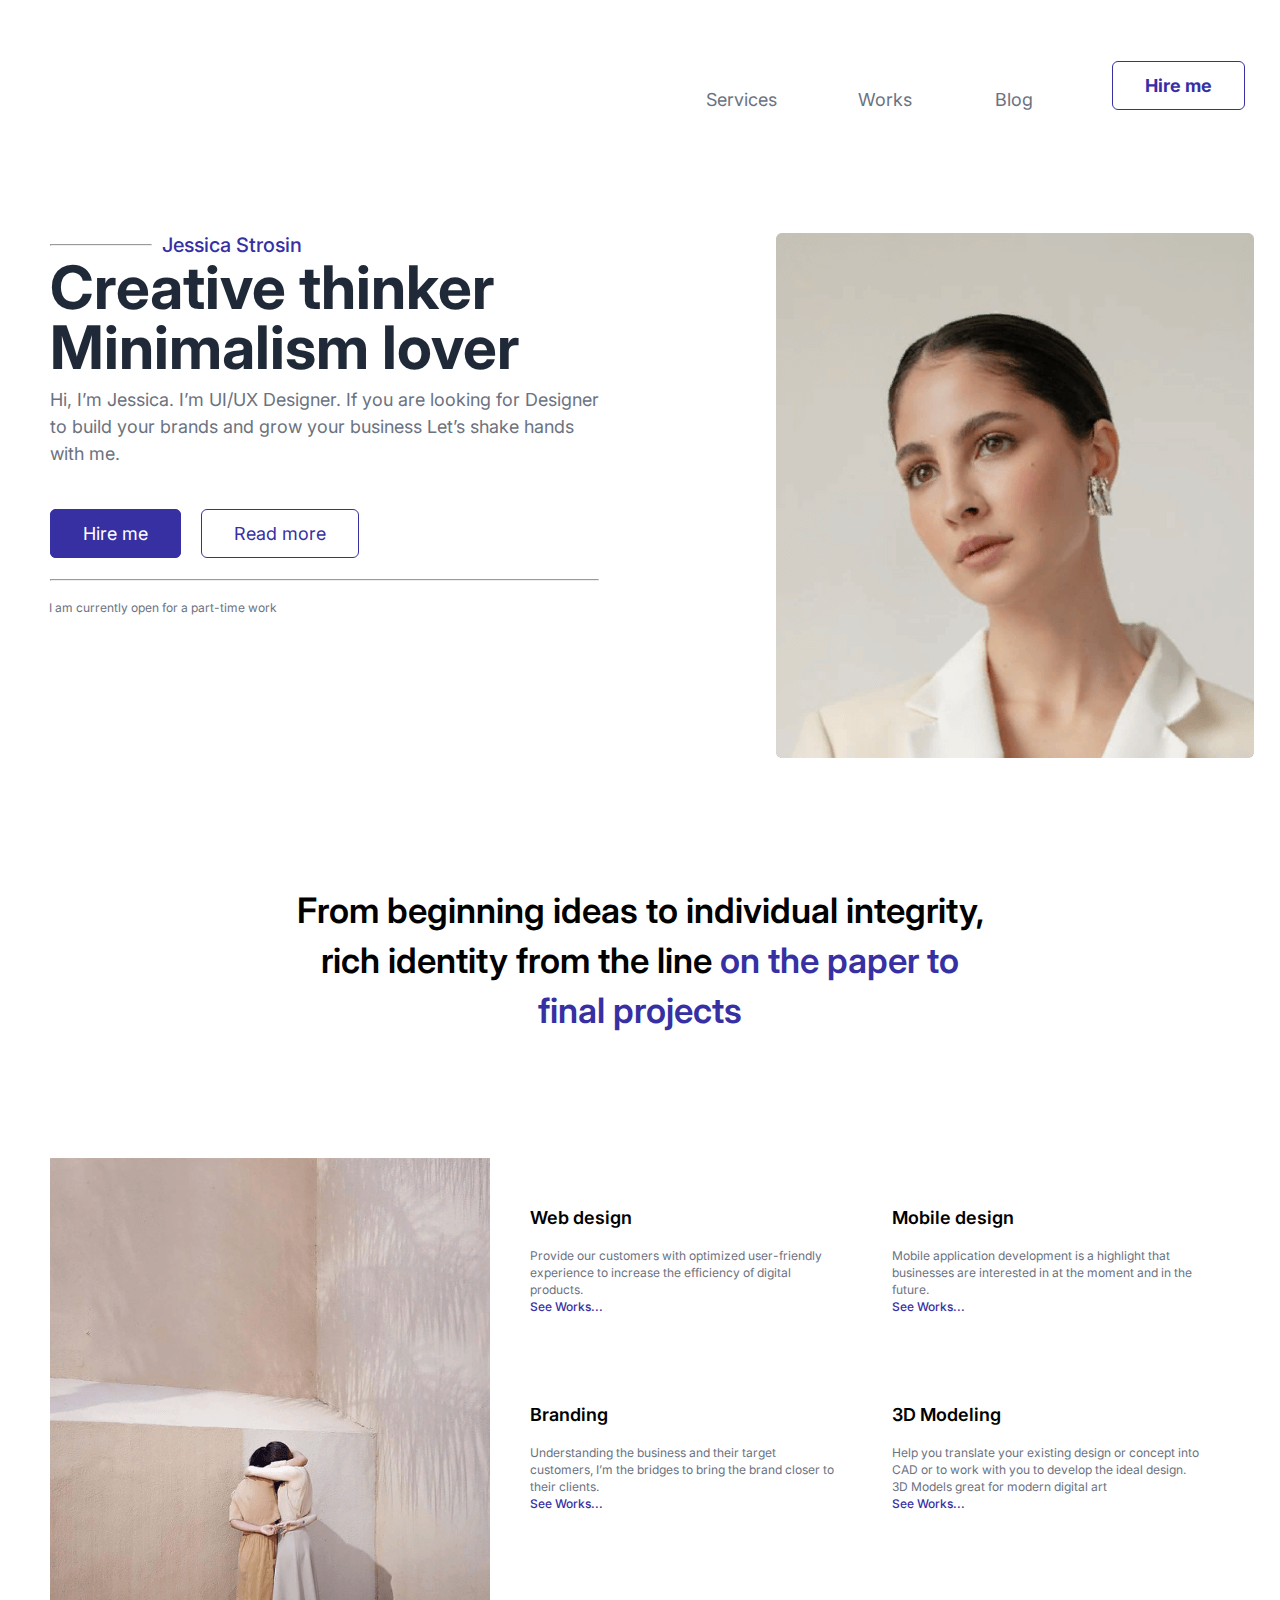
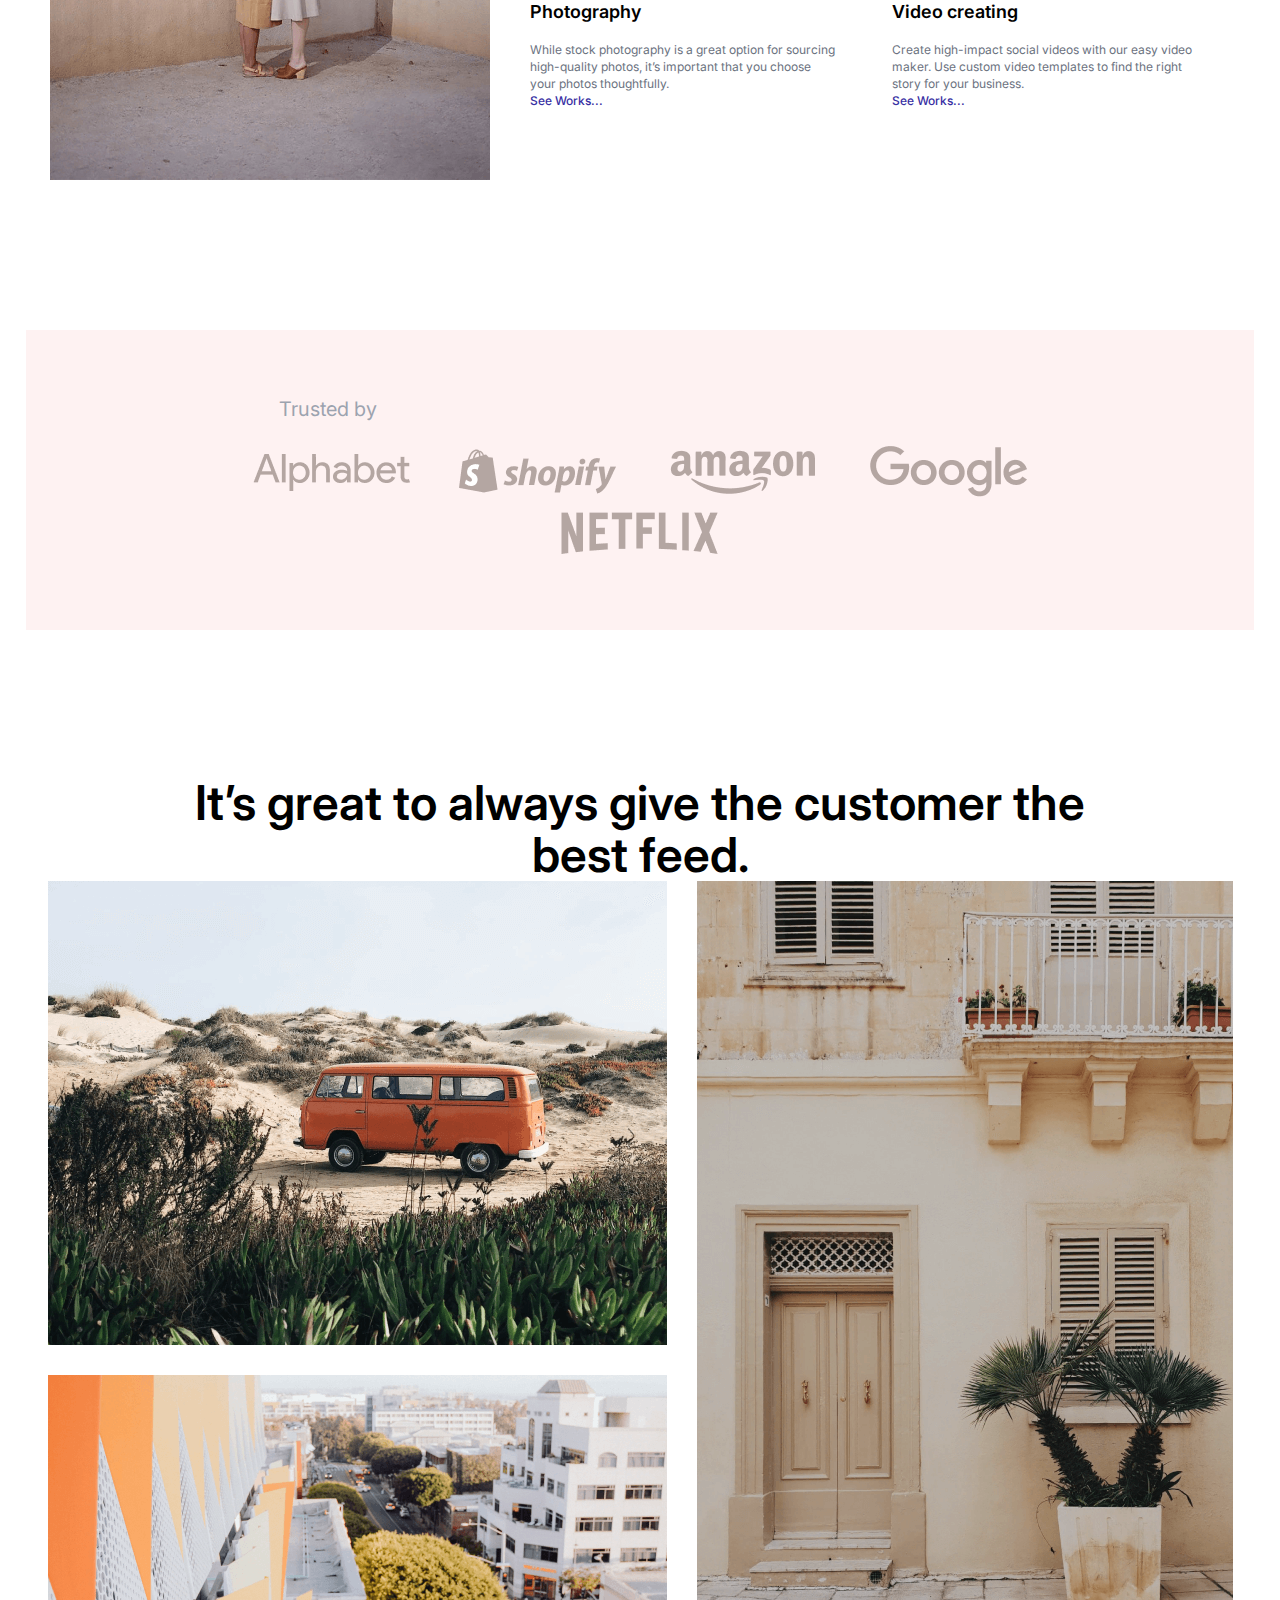
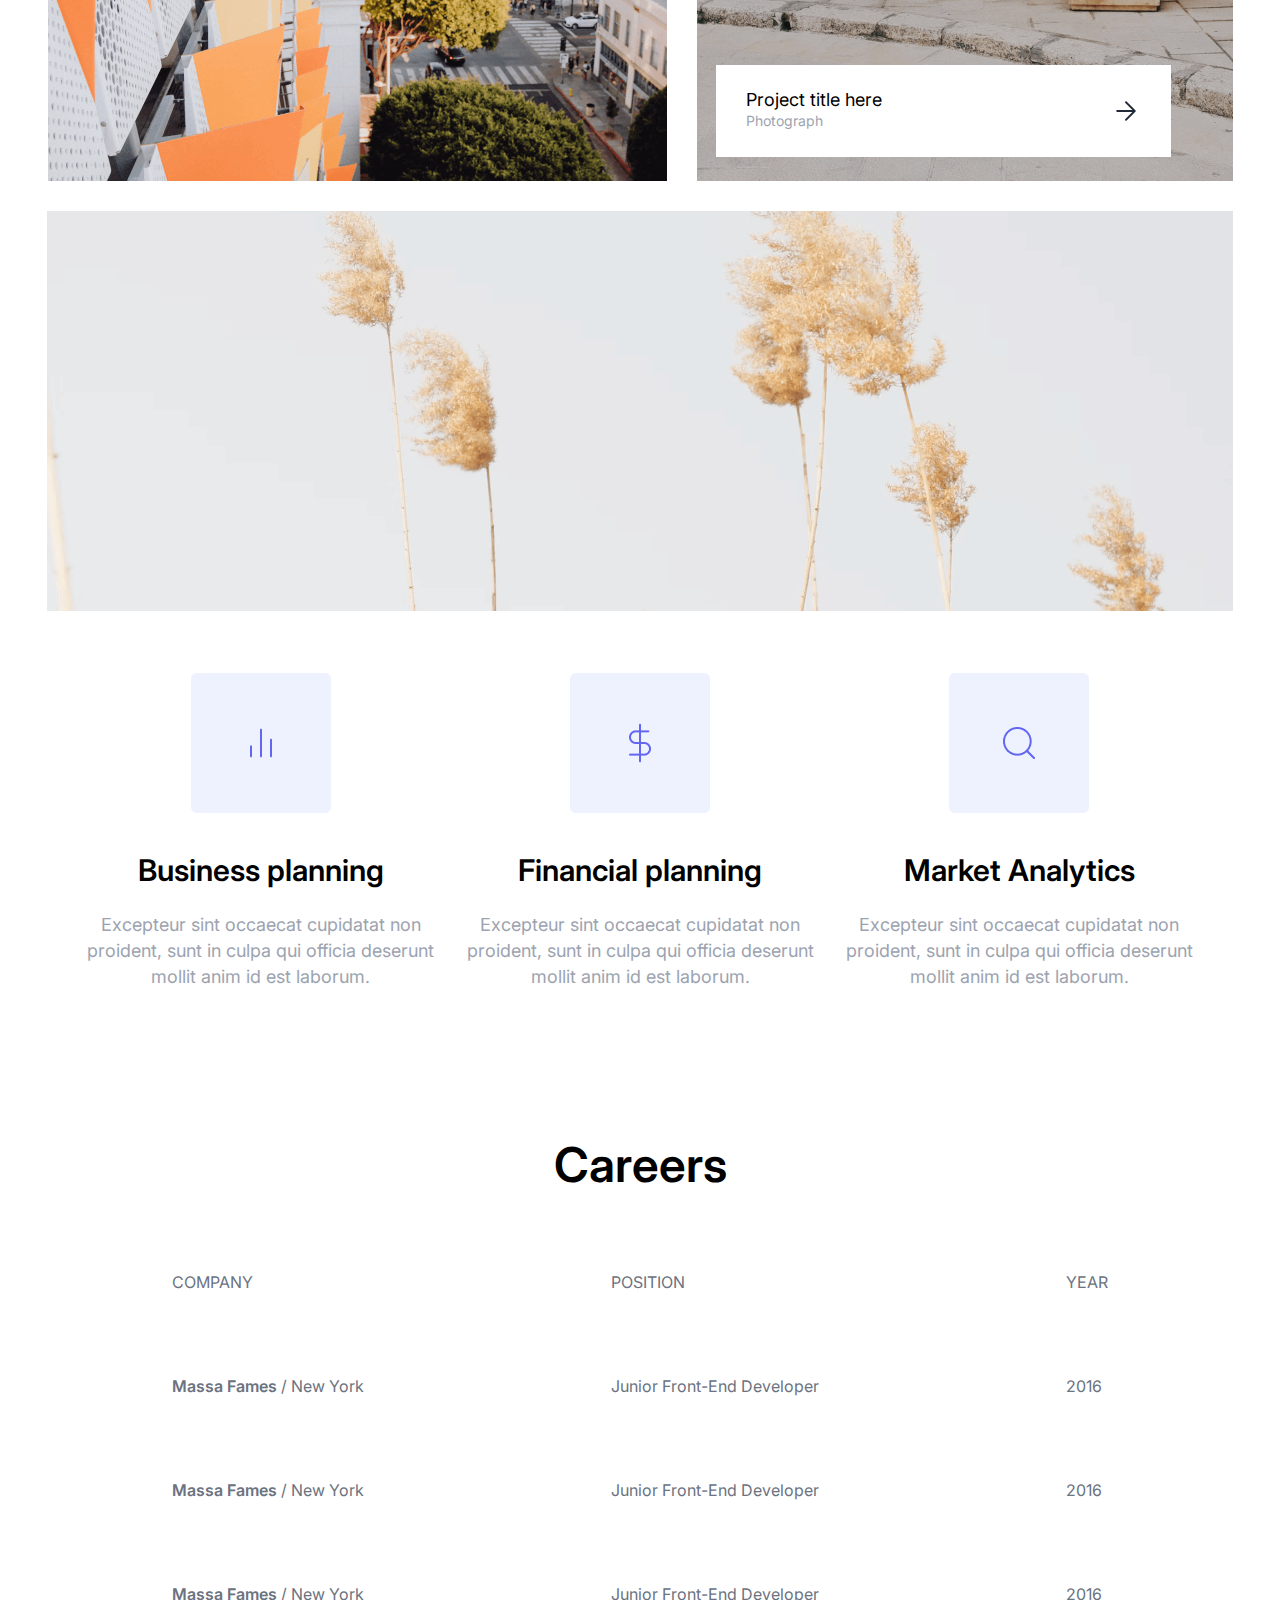
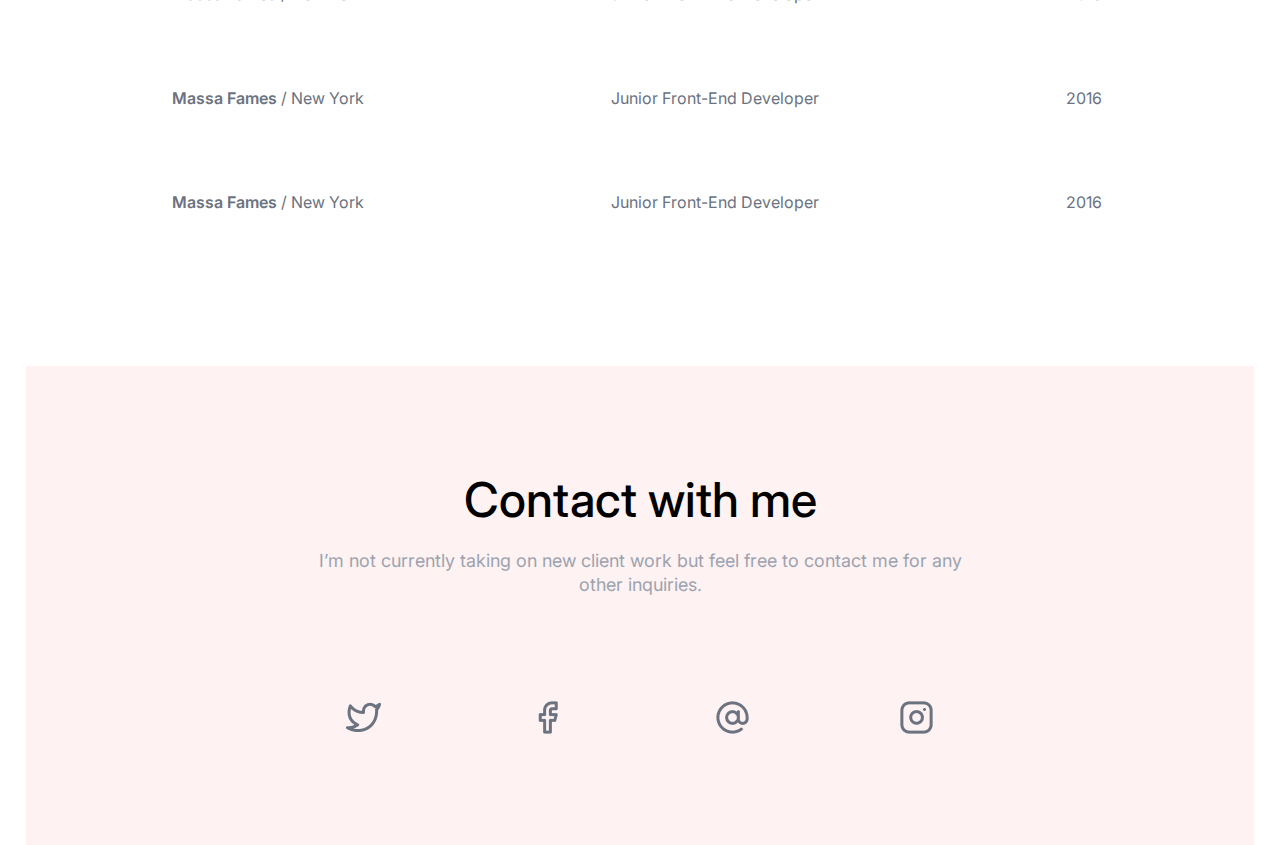
==== commit 640dcad1: "html checker pass" ====
--- a/index.html
+++ b/index.html
@@ -4,19 +4,23 @@
     <meta charset="UTF-8" />
     <meta http-equiv="X-UA-Compatible" content="IE=edge" />
     <meta name="viewport" content="width=device-width, initial-scale=1.0" />
-    <link rel="stylesheet" href="/styles/figmaprofile.css" />
-    <title>Document</title>
+    <link rel="stylesheet" href="/styles/styles.css" />
+    <title>Profile</title>
   </head>
   <body>
     <header>
       <nav class="navigation">
         <a class="links navigation__serv" href="#specification">Services</a>
-        <a class="links navigation__works" href="https://github.com/SHTbIK37"
+        <a
+          class="links navigation__works"
+          target="_blank"
+          href="https://github.com/SHTbIK37"
           >Works</a
         >
         <a class="links navigation__blog" href="#">Blog</a>
         <a
           class="links navigation__hire"
+          target="_blank"
           href="https://hh.ru/resume/f380b1d6ff0817930b0039ed1f744569397455"
           ><b>Hire me</b></a
         >
@@ -44,11 +48,13 @@
             <a
               class="profile__about__logoLinks__hire"
               href="https://hh.ru/resume/f380b1d6ff0817930b0039ed1f744569397455"
+              target="_blank"
               >Hire me</a
             >
             <a
               class="profile__about__logoLinks__readMore"
               href="https://hh.ru/resume/f380b1d6ff0817930b0039ed1f744569397455"
+              target="_blank"
               >Read more</a
             >
           </div>
@@ -61,7 +67,7 @@
           <img
             class="profile__profileimage__img"
             src="/assets/facef.png"
-            alt="Фото 4х3"
+            alt="Photo 4х3"
           />
         </div>
       </div>
@@ -75,96 +81,90 @@
         </span>
       </p>
       <div class="specification" id="specification">
-        <img src="/assets/image 11.png" alt="Стена" />
+        <img src="/assets/image_11.png" alt="Wall" />
         <div class="specification__skills">
           <div>
             <p>Web design</p>
-            <span
-              ><p>
-                Provide our customers with optimized user-friendly
-                <br />
-                experience to increase the efficiency of digital <br />
-                products.
-              </p></span
-            >
-            <a
-              class="specification__skills__links"
-              href="https://github.com/SHTbIK37"
+            <span>
+              Provide our customers with optimized user-friendly
+              <br />
+              experience to increase the efficiency of digital <br />
+              products. <br />
+            </span>
+            <a
+              class="specification__skills__links"
+              href="https://github.com/SHTbIK37"
+              target="_blank"
               >See Works...</a
             >
           </div>
           <div>
             <p>Mobile design</p>
-            <span
-              ><p>
-                Mobile application development is a highlight that <br />
-                businesses are interested in at the moment and in the <br />
-                future.
-              </p></span
-            >
-            <a
-              class="specification__skills__links"
-              href="https://github.com/SHTbIK37"
+            <span>
+              Mobile application development is a highlight that <br />
+              businesses are interested in at the moment and in the <br />
+              future. <br />
+            </span>
+            <a
+              class="specification__skills__links"
+              href="https://github.com/SHTbIK37"
+              target="_blank"
               >See Works...</a
             >
           </div>
           <div id="branding">
             <p>Branding</p>
-            <span
-              ><p>
-                Understanding the business and their target <br />
-                customers, I’m the bridges to bring the brand closer to <br />
-                their clients.
-              </p></span
-            >
-            <a
-              class="specification__skills__links"
-              href="https://github.com/SHTbIK37"
+            <span>
+              Understanding the business and their target <br />
+              customers, I’m the bridges to bring the brand closer to <br />
+              their clients. <br />
+            </span>
+            <a
+              class="specification__skills__links"
+              href="https://github.com/SHTbIK37"
+              target="_blank"
               >See Works...</a
             >
           </div>
           <div id="d3">
             <p>3D Modeling</p>
-            <span
-              ><p>
-                Help you translate your existing design or concept into <br />
-                CAD or to work with you to develop the ideal design. <br />
-                3D Models great for modern digital art
-              </p></span
-            >
-            <a
-              class="specification__skills__links"
-              href="https://github.com/SHTbIK37"
+            <span>
+              Help you translate your existing design or concept into <br />
+              CAD or to work with you to develop the ideal design. <br />
+              3D Models great for modern digital art <br />
+            </span>
+            <a
+              class="specification__skills__links"
+              href="https://github.com/SHTbIK37"
+              target="_blank"
               >See Works...</a
             >
           </div>
           <div id="photography">
             <p>Photography</p>
-            <span
-              ><p>
-                While stock photography is a great option for sourcing <br />
-                high-quality photos, it’s important that you choose <br />
-                your photos thoughtfully.
-              </p></span
-            >
-            <a
-              class="specification__skills__links"
-              href="https://github.com/SHTbIK37"
+            <span>
+              While stock photography is a great option for sourcing <br />
+              high-quality photos, it’s important that you choose <br />
+              your photos thoughtfully. <br />
+            </span>
+            <a
+              class="specification__skills__links"
+              href="https://github.com/SHTbIK37"
+              target="_blank"
               >See Works...</a
             >
           </div>
           <div id="video">
             <p>Video creating</p>
-            <span
-              ><p>
-                Create high-impact social videos with our easy video <br />
-                maker. Use custom video templates to find the right <br />
-                story for your business.
-              </p></span
-            >
-            <a
-              class="specification__skills__links"
-              href="https://github.com/SHTbIK37"
+            <span>
+              Create high-impact social videos with our easy video <br />
+              maker. Use custom video templates to find the right <br />
+              story for your business. <br />
+            </span>
+            <a
+              class="specification__skills__links"
+              href="https://github.com/SHTbIK37"
+              target="_blank"
               >See Works...</a
             >
           </div>
@@ -199,7 +199,7 @@
               <div class="imgproject__photos_link__text">
                 <p>Project title here <br /><span> Photograph</span></p>
                 <div class="imgproject__photos_link__text__link">
-                  <a href="https://github.com/SHTbIK37">
+                  <a href="https://github.com/SHTbIK37" target="_blank">
                     <img src="/assets/arrow-right.png" alt="arrow"
                   /></a>
                 </div>
@@ -298,6 +298,5 @@
         <a href="#"><img src="/assets/instagram.png" alt="instagram" /></a>
       </div>
     </footer>
-    <!-- <script src="./js/script.js"></script> -->
   </body>
 </html>
--- a/styles/styles.css
+++ b/styles/styles.css
@@ -0,0 +1,760 @@
+@import url("https://fonts.googleapis.com/css2?family=Inter:wght@100;200;300;400;500;600;700;800;900&display=swap");
+
+body {
+  background-color: white;
+  margin: 0;
+  font-family: "Inter", sans-serif;
+  align-items: center;
+}
+
+header {
+  font-size: 18px;
+}
+.navigation {
+  display: flex;
+  align-items: flex-end;
+  justify-content: flex-end;
+  margin-top: 118px;
+  margin-right: 128px;
+}
+.links {
+  color: #6b7280;
+  text-decoration: none;
+}
+.navigation__serv {
+  margin-right: 81px;
+}
+.navigation__works {
+  margin-right: 83px;
+}
+.navigation__blog {
+  margin-right: 79px;
+}
+.navigation__hire {
+  margin-right: -15px;
+  position: relative;
+  color: #3730a3;
+  padding: 13px 32px 13px 32px;
+  border-radius: 6px;
+  border: 1px solid #3730a3;
+  transition: all 0.2s;
+}
+.navigation__hire:hover {
+  background-color: #3730a3;
+  color: white;
+}
+.profile {
+  display: flex;
+  margin-top: 200px;
+  justify-content: space-between;
+}
+.profile__profileimage__img {
+  margin-right: 100px;
+}
+.profile__about {
+  margin-left: 130px;
+}
+
+.profile__about__line {
+  align-items: center;
+  display: flex;
+  width: fit-content;
+}
+.profile__about__line__name {
+  color: #3730a3;
+  display: inline-block;
+}
+.profile__about__line__name {
+  font-size: 20px;
+  font-weight: 500;
+}
+.profile__about__line hr {
+  margin-right: 10px;
+  display: inline-block;
+  width: 100px;
+}
+.profile__about {
+  color: #6b7280;
+  font-size: 18px;
+}
+.profile__about__logo {
+  color: #1f2937;
+  position: relative;
+  font-style: normal;
+  line-height: 72px;
+  font-size: 72px;
+  margin-top: 22px;
+  font-weight: 700;
+}
+.profile__about__logotext {
+  margin-top: -30px;
+  line-height: 27px;
+}
+
+.profile__about__logoLinks {
+  margin-top: 56px;
+}
+.profile__about__logoLinks__hire {
+  font-size: 18px;
+  font-weight: 400;
+  background-color: #3730a3;
+  color: white;
+  text-decoration: none;
+  margin-right: 15px;
+  padding: 13px 32px 13px 32px;
+  border-radius: 6px;
+  border: 1px solid #3730a3;
+  transition: all 0.2s;
+}
+.profile__about__logoLinks__readMore {
+  font-size: 18px;
+  font-weight: 400;
+  background-color: white;
+  color: #3730a3;
+  text-decoration: none;
+  margin-right: -15px;
+  padding: 13px 32px 13px 32px;
+  border-radius: 6px;
+  border: 1px solid #3730a3;
+  transition: all 0.2s;
+}
+.profile__about__underLogo {
+  margin-top: 35px;
+  max-width: 100%;
+}
+.profile__about__text_smallText {
+  font-size: 12px;
+  margin-left: -1px;
+  margin-top: 19px;
+}
+
+.title {
+  font-weight: 600;
+  line-height: 50px;
+  margin-top: 150px;
+  font-size: 48px;
+  text-align: center;
+  margin-bottom: 147px;
+  margin-top: 192px;
+}
+.title__text_colorpurple {
+  color: #3730a3;
+}
+.specification {
+  display: flex;
+  margin-left: 12%;
+  flex-direction: row;
+}
+.specification img {
+  margin-right: 2%;
+  margin-left: 133px;
+}
+.specification__skills {
+  display: flex;
+  margin-right: 292px;
+  margin-top: 31px;
+  margin-left: 15px;
+  flex-wrap: wrap;
+}
+.specification__skills div {
+  font-size: 14px;
+  width: 50%;
+  max-height: min-content;
+}
+.specification__skills__links {
+  font-size: 12px;
+  text-decoration: none;
+  color: #3730a3;
+  font-weight: 500;
+}
+.specification__skills div p {
+  font-size: 18px;
+  font-weight: 600;
+}
+.specification__skills div span {
+  font-size: 12px;
+  color: #6b7280;
+  margin-top: 24px;
+  font-weight: 400;
+  margin-bottom: 20px;
+}
+
+.trustedblock {
+  display: flex;
+  flex-direction: column;
+  align-items: center;
+  justify-content: center;
+  margin-top: 150px;
+  margin-bottom: 147px;
+  background-color: #fef2f2;
+  color: #9ca3af;
+  font-size: 20px;
+  height: 300px;
+}
+.trustedblock__img {
+  width: 67%;
+}
+.trustedblock__img p {
+  margin-top: 0px;
+  margin-left: 51px;
+}
+.trustedblock__img_row {
+  display: flex;
+  flex-direction: row;
+  justify-content: space-around;
+}
+
+.trustedblock__img_row img {
+  max-width: 100%;
+}
+.imgproject__text {
+  margin-bottom: 147px;
+  text-align: center;
+  font-size: 48px;
+  font-weight: 600;
+  line-height: 52px;
+}
+.imgproject__photos {
+  display: flex;
+  justify-content: center;
+  align-items: center;
+  flex-direction: column;
+}
+.imgproject__photos_row {
+  margin-bottom: 30px;
+  display: flex;
+  flex-direction: row;
+}
+.imgproject__photos_column {
+  margin-right: 30px;
+  justify-content: space-between;
+  display: flex;
+  flex-direction: column;
+}
+
+.imgproject__photos_link {
+  display: flex;
+  position: relative;
+}
+.imgproject__photos_link__text {
+  display: flex;
+  height: 92px;
+  width: 495px;
+  bottom: 24px;
+  left: 19px;
+  position: absolute;
+  background-color: white;
+}
+.imgproject__photos_link__text p {
+  font-size: 18px;
+  text-align: start;
+  margin-left: 30px;
+  margin-top: 25px;
+}
+.imgproject__photos_link__text p span {
+  font-size: 14px;
+  color: #9ca3af;
+}
+.imgproject__photos_link__text p {
+  line-height: 20px;
+  font-weight: 400;
+}
+.imgproject__photos_link__text img {
+  display: flex;
+  align-items: center;
+  position: absolute;
+  display: inline-block;
+  right: 30px;
+}
+.imgproject__photos_link__text__link {
+  display: flex;
+  align-items: center;
+}
+.imgproject__photos_link__text__link a {
+  display: flex;
+  align-items: center;
+}
+
+.planning {
+  margin: 0 328px;
+  margin-top: 150px;
+  justify-content: space-between;
+  text-align: center;
+  display: flex;
+  flex-direction: row;
+  font-weight: 600;
+}
+.planning__block__text_bold {
+  font-size: 30px;
+}
+.planning__block__text {
+  display: block;
+  font-weight: 400;
+  margin-top: 24px;
+  font-size: 18px;
+  color: #9ca3af;
+  line-height: 26px;
+}
+.planning__block__img {
+  margin-bottom: 5px;
+}
+.careers {
+  margin-top: 115px;
+}
+.careers__logo {
+  font-weight: 600;
+  text-align: center;
+  font-size: 48px;
+}
+.careers div {
+  display: flex;
+  justify-content: space-between;
+
+  margin-top: 58px;
+  margin-left: 152px;
+}
+.careers__company,
+.careers__position,
+.careers__year {
+  flex-direction: column;
+}
+.careers__text {
+  margin: 30px;
+  text-align: left;
+  font-size: 16px;
+  color: #6b7280;
+  margin-bottom: 54px;
+}
+.careers__company p span,
+.careers__position p span,
+.careers__year p span {
+  font-weight: 600;
+}
+.careers__position {
+  margin-right: -18px;
+}
+.careers__year {
+  margin-right: 433px;
+}
+footer {
+  margin-top: 100px;
+  background-color: #fef2f2;
+  display: flex;
+  flex-direction: column;
+  justify-content: center;
+  align-items: center;
+}
+.footer__text {
+  text-align: center;
+  font-size: 48px;
+  margin-bottom: 20px;
+  font-weight: 500;
+  margin-top: 104px;
+}
+.footer__span {
+  text-align: center;
+  font-size: 18px;
+  color: #9ca3af;
+  margin-bottom: 50px;
+  line-height: 24px;
+}
+footer img {
+  margin-bottom: 100px;
+}
+.footer__contacts {
+  display: flex;
+  height: 100px;
+  width: 60%;
+  justify-content: space-around;
+  margin-top: 53px;
+  margin-bottom: 45px;
+}
+.footer__contacts a {
+  height: 35px;
+}
+@media only screen and (min-width: 769px) and (max-width: 1280px) {
+  body {
+    margin: 0 2%;
+  }
+  nav {
+    margin: 0;
+    margin-top: 5%;
+  }
+  .navigation {
+    margin-top: 5%;
+    margin-right: 2%;
+  }
+  .profile {
+    margin: 0;
+    margin-top: 10%;
+  }
+  .profile__about {
+    margin-left: 2%;
+  }
+  .about {
+    margin: 0;
+    margin-right: 2%;
+  }
+  .profile__about__logo {
+    line-height: 60px;
+    margin: 0;
+    font-size: 60px;
+    margin-bottom: 7%;
+  }
+  .profile__about__line__name {
+    margin: 0;
+  }
+  .profile img {
+    margin: 0;
+    max-width: 100%;
+  }
+  .title {
+    margin: 0 2%;
+    margin-top: 10%;
+    margin-bottom: 10%;
+    font-size: 35px;
+  }
+  .specification {
+    margin: 0;
+    margin-bottom: 2%;
+  }
+  .specification img {
+    margin-left: 2%;
+  }
+  .specification__skills {
+    margin-right: 0;
+  }
+  .skills {
+    margin-right: 60px;
+  }
+  .trusted {
+    padding: 5%;
+    margin: 0;
+    height: 150px;
+  }
+  .trustedblock__img_row {
+    flex-direction: row;
+    align-items: center;
+    flex-wrap: wrap;
+  }
+  .trustedblock__img_row {
+    width: fit-content;
+  }
+  .trustedblock__img_row img {
+    width: fit-content;
+    margin: 5px;
+  }
+  .trusted img {
+    max-width: 100%;
+  }
+  .imgproject__photos img {
+    max-width: 100%;
+  }
+  .imgproject__photos_link__text {
+    max-width: 85%;
+  }
+
+  .imgproject p {
+    margin-bottom: 0;
+  }
+  .planning {
+    margin: 0 5%;
+    margin-top: 5%;
+  }
+  .careers div {
+    margin: 0 5%;
+  }
+}
+@media only screen and (min-width: 551px) and (max-width: 768px) {
+  body {
+    margin: 0 2%;
+    background-color: white;
+  }
+  .navigation {
+    margin: 0;
+  }
+
+  .navigation__blog,
+  .navigation__hire,
+  .navigation__serv,
+  .navigation__works {
+    margin: 2%;
+  }
+  .navigation__hire {
+    padding: 1%;
+  }
+  .profile {
+    flex-direction: column;
+    margin-top: 2%;
+  }
+  .profile img {
+    display: block;
+    margin: 0 auto;
+    width: 100%;
+    max-width: max-content;
+  }
+  .profile__about {
+    margin-left: 2%;
+  }
+  .profile__about__logo {
+    line-height: 22px;
+    margin: 0%;
+    font-size: 24px;
+    margin-bottom: 7%;
+  }
+  .title {
+    margin: 3% 0;
+    font-size: 20px;
+    line-height: 30px;
+  }
+  .specification {
+    margin: 0%;
+    flex-direction: column;
+  }
+  .specification__skills {
+    margin-right: 0;
+  }
+  .specification img {
+    object-fit: cover;
+    height: 250px;
+    margin: 0%;
+  }
+  .skills {
+    margin: 0%;
+    text-align: center;
+  }
+  .skills p {
+    font-size: 8px;
+  }
+  .trusted {
+    margin-top: 10%;
+    margin-bottom: 0%;
+    height: auto;
+  }
+  .trustedblock__img_row {
+    flex-direction: row;
+    align-items: center;
+    flex-wrap: wrap;
+  }
+  .trusted p {
+    font-size: 14px;
+  }
+  .trusted img {
+    width: 100%;
+  }
+  .imgproject__text {
+    font-size: 30px;
+    margin-bottom: 5%;
+  }
+  .imgproject img {
+    max-width: 100%;
+  }
+  .imgproject__photos_link__text {
+    max-width: 80%;
+    height: auto;
+    font-size: 18px;
+  }
+  .imgproject__photos_link__text p {
+    margin-left: 1%;
+  }
+  .imgproject__photos_link__text img {
+    right: 0;
+  }
+  .planning {
+    margin: 0%;
+    margin-top: 5%;
+  }
+  .planning img {
+    width: 90%;
+  }
+  .planning p {
+    font-size: 18px;
+  }
+  .planning p span {
+    font-size: 12px;
+  }
+  .careers div {
+    margin: 0%;
+    margin-right: 1%;
+  }
+  footer {
+    margin-top: 5%;
+  }
+  footer p {
+    margin: 2%;
+    font-size: 20px;
+  }
+  footer span {
+    font-size: 14px;
+    margin: 1%;
+    margin-bottom: 5%;
+  }
+  footer img {
+    margin-bottom: 10%;
+    width: 100%;
+  }
+}
+@media only screen and (min-width: 250px) and (max-width: 550px) {
+  body {
+    margin: 0 2%;
+    background-color: white;
+  }
+  .navigation {
+    font-size: 16px;
+    margin: 0;
+  }
+
+  .navigation__blog,
+  .navigation__hire,
+  .navigation__serv,
+  .navigation__works {
+    margin: 2%;
+  }
+  .navigation__hire {
+    padding: 1%;
+  }
+  .profile {
+    flex-direction: column;
+    margin-top: 2%;
+  }
+  .profile img {
+    display: block;
+    margin: 0 auto;
+    width: 100%;
+    max-width: 350px;
+  }
+  .profile__about__logoLinks {
+    display: flex;
+    flex-direction: column;
+  }
+  .profile__about__logoLinks__hire {
+    width: fit-content;
+    margin-bottom: 5%;
+  }
+  .profile__about__logoLinks__readMore {
+    width: fit-content;
+  }
+  .profile__about {
+    margin-left: 1%;
+  }
+  .about p {
+    font-size: 14px;
+  }
+  .profile__about__logo {
+    line-height: 20px;
+    margin: 0%;
+    font-size: 18px;
+    margin-bottom: 10%;
+  }
+  .title {
+    line-height: 26px;
+    margin: 3% 0;
+    font-size: 20px;
+  }
+  .specification {
+    margin: 0%;
+    flex-direction: column;
+  }
+  .specification img {
+    object-fit: cover;
+    height: 250px;
+    margin: 0%;
+  }
+  .specification__skills {
+    margin: 0% auto;
+    flex-direction: column;
+    text-align: center;
+    margin-bottom: 10%;
+  }
+  .specification__skills div {
+    width: 100%;
+  }
+  .specification__skills p {
+    font-size: 8px;
+  }
+  .trustedblock {
+    margin-top: 0;
+    margin-bottom: 50px;
+  }
+  .trustedblock__img_row {
+    flex-direction: row;
+    align-items: center;
+    flex-wrap: wrap;
+    width: fit-content;
+    margin: 5px;
+  }
+
+  .trusted p {
+    font-size: 18px;
+  }
+  .trusted img {
+    width: 100%;
+  }
+  .imgproject p {
+    font-size: 22px;
+    margin-bottom: 5%;
+    line-height: 26px;
+  }
+  .imgproject img {
+    max-width: 100%;
+  }
+  .imgproject__photos_row {
+    margin-bottom: 15px;
+  }
+  .imgproject__photos_column {
+    margin-right: 15px;
+  }
+  .imgproject__photos_link__text {
+    display: flex;
+    height: fit-content;
+    width: 200px;
+    bottom: 24px;
+    left: 13px;
+    position: absolute;
+    background-color: white;
+  }
+  .imgproject__photos_link__text p {
+    margin-top: 1%;
+    margin-left: 0;
+  }
+  .imgproject__photos_link__text img {
+    right: 0;
+  }
+  .planning {
+    margin: 0%;
+    margin-top: 2%;
+  }
+  .planning img {
+    width: 90%;
+  }
+  .planning p {
+    font-size: 18px;
+  }
+  .planning p span {
+    font-size: 12px;
+  }
+  .careers div {
+    margin: 0%;
+    margin-right: 1%;
+  }
+
+  footer {
+    margin-top: 5%;
+  }
+  footer p {
+    margin: 2%;
+    font-size: 20px;
+  }
+  footer span {
+    font-size: 14px;
+    margin: 1%;
+    margin-bottom: 5%;
+  }
+  footer img {
+    margin-bottom: 10%;
+    width: 100%;
+  }
+  .contacts {
+    width: 90%;
+  }
+}
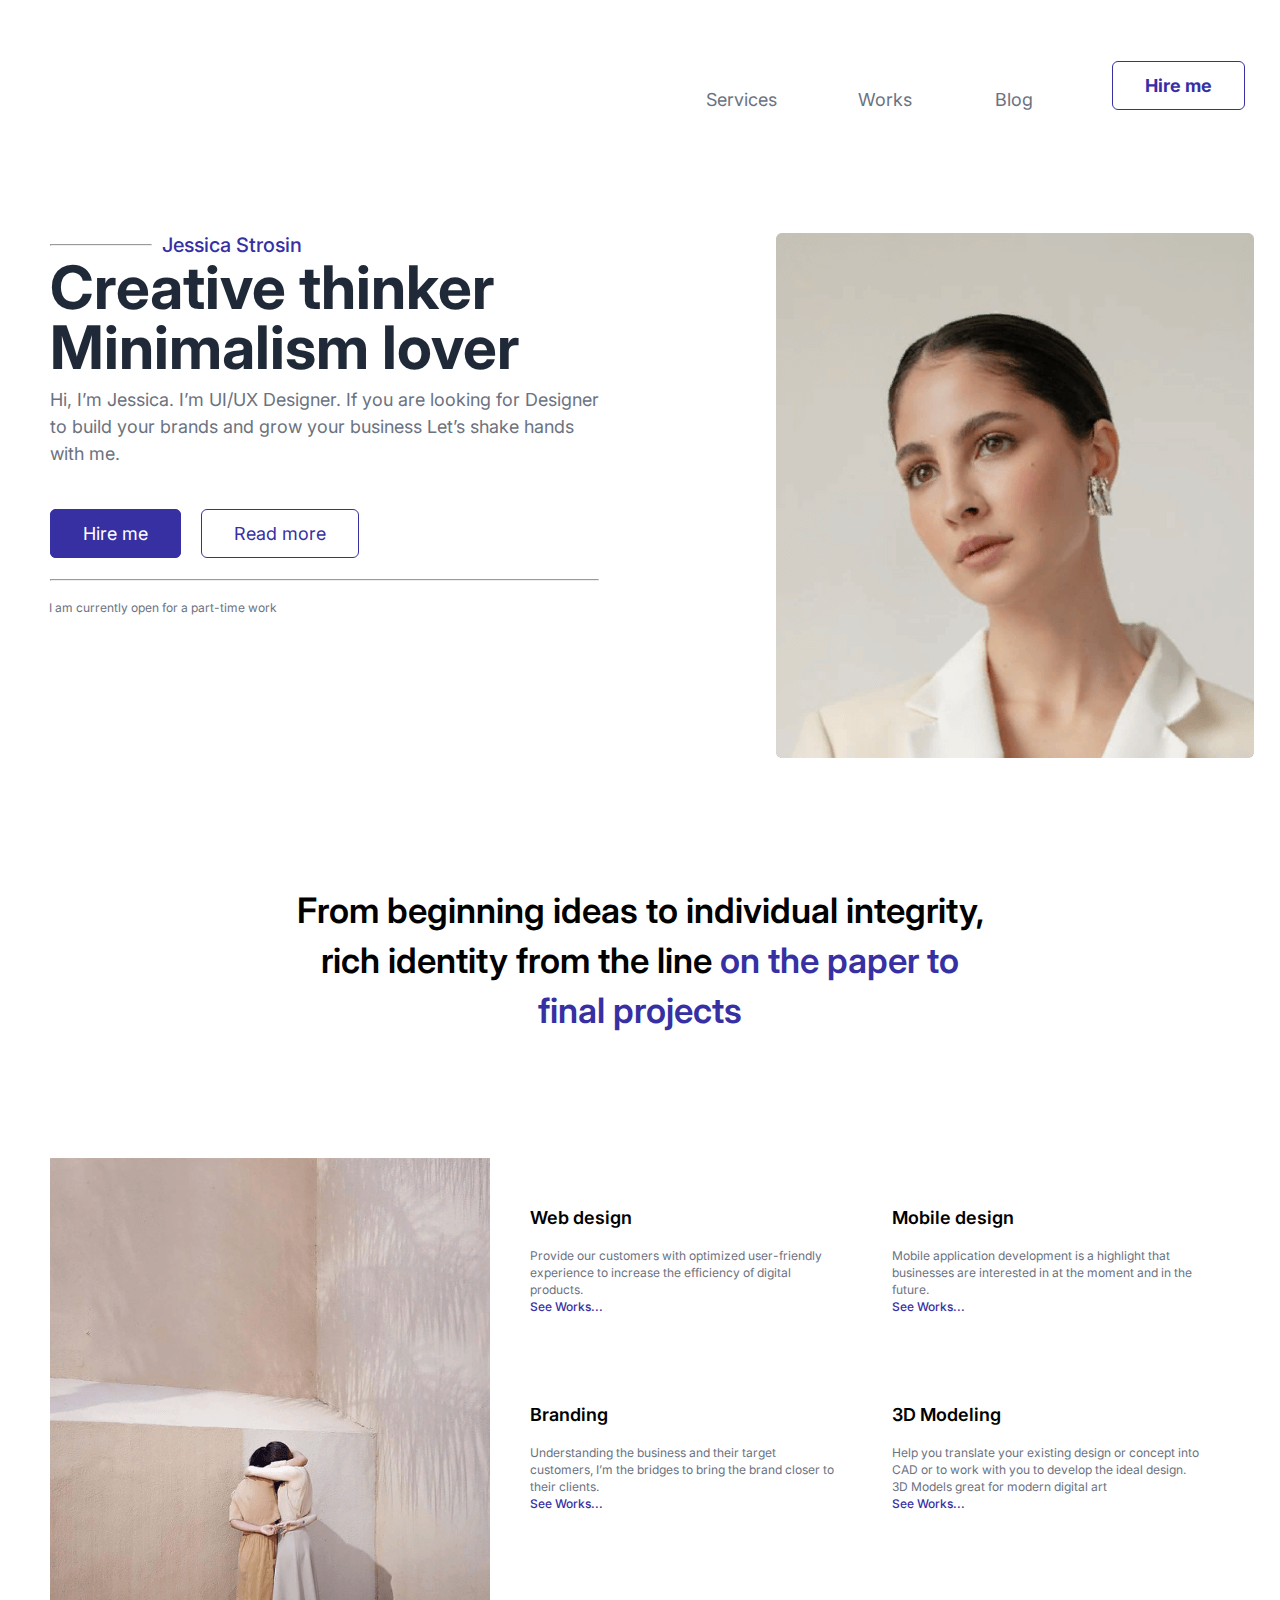
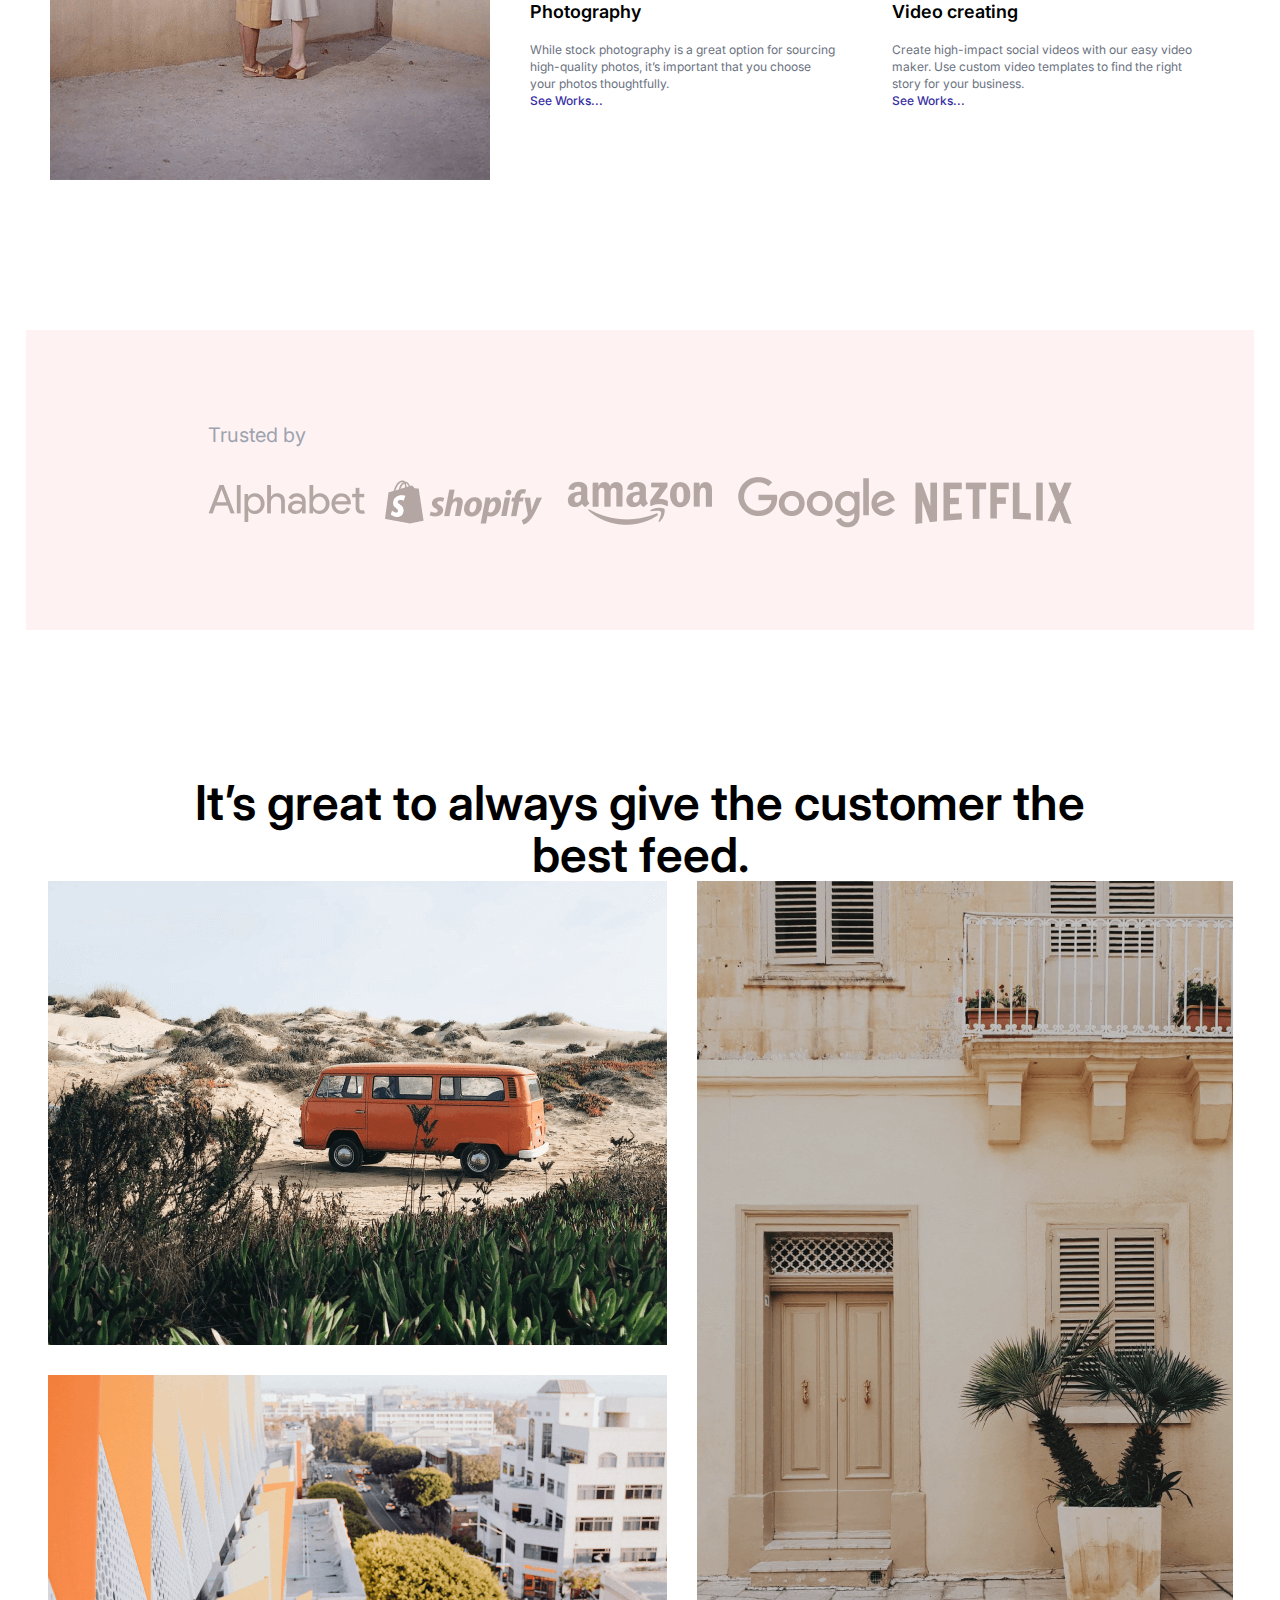
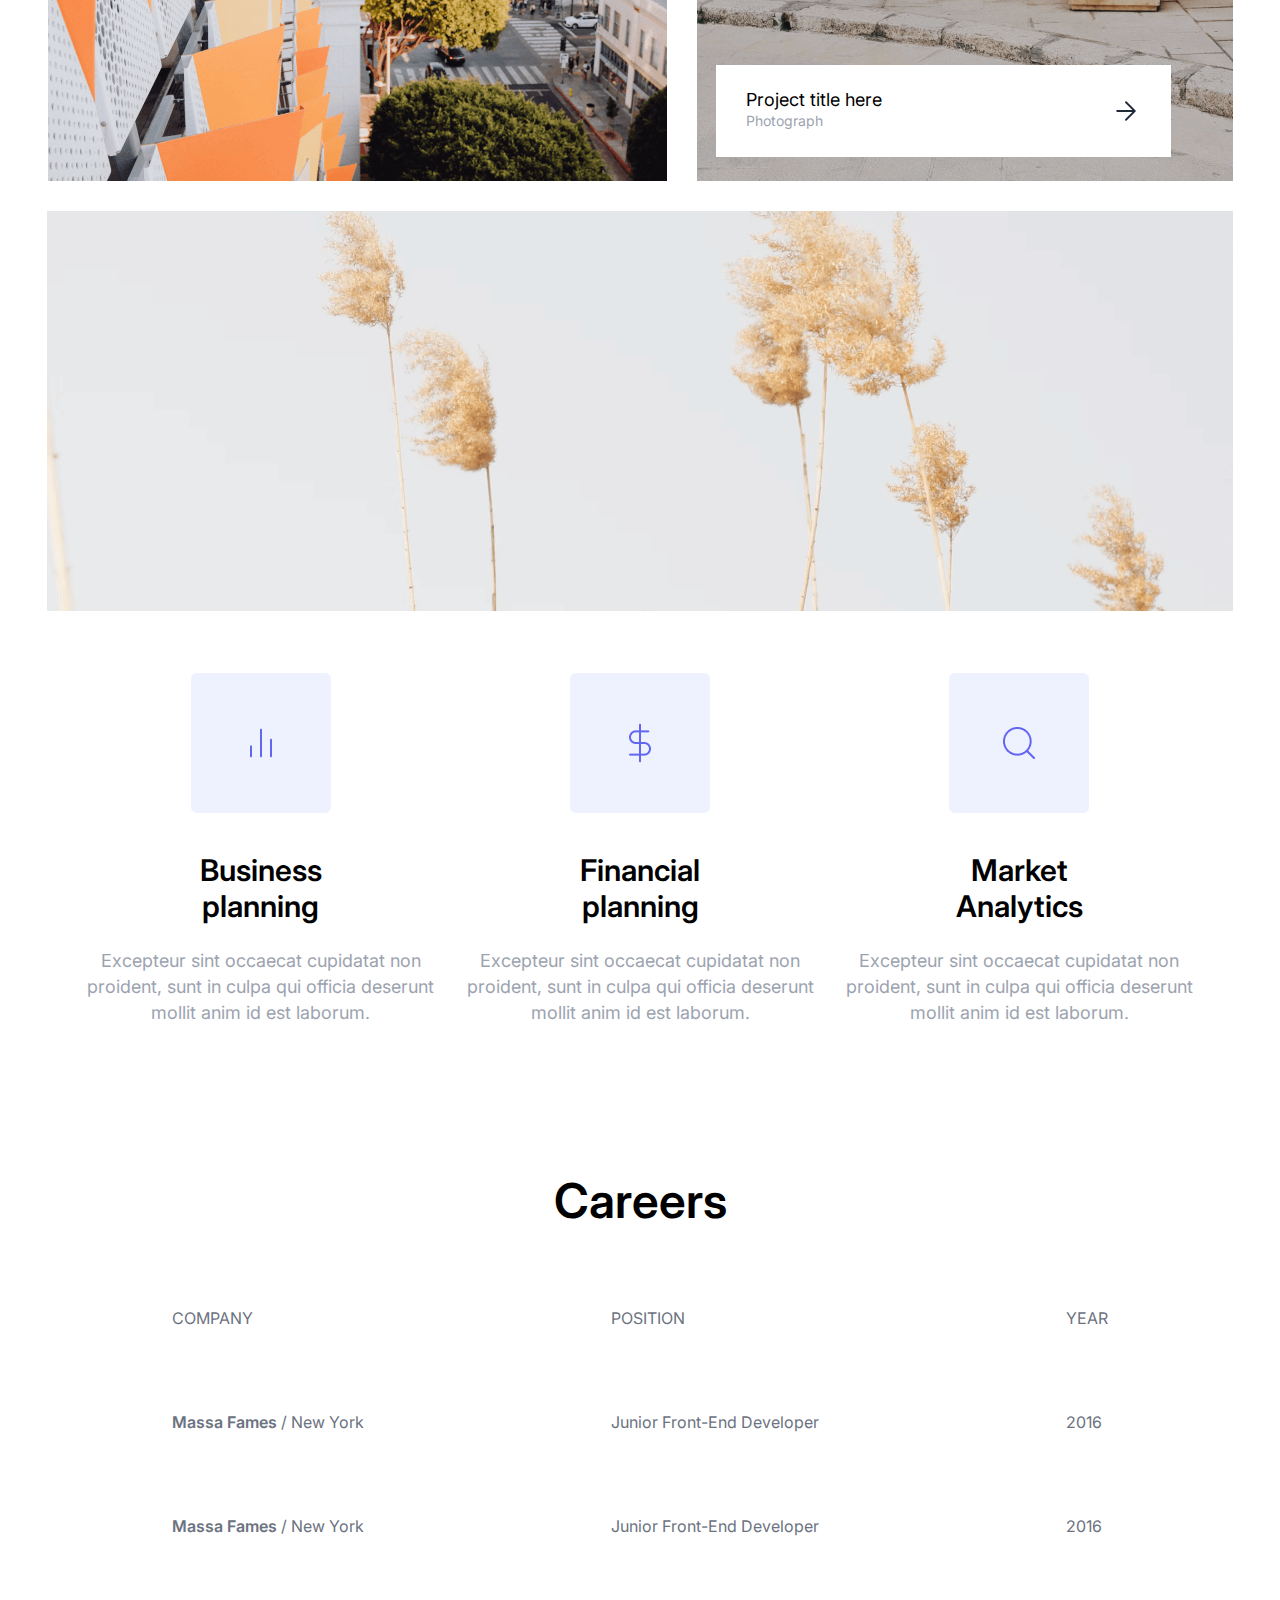
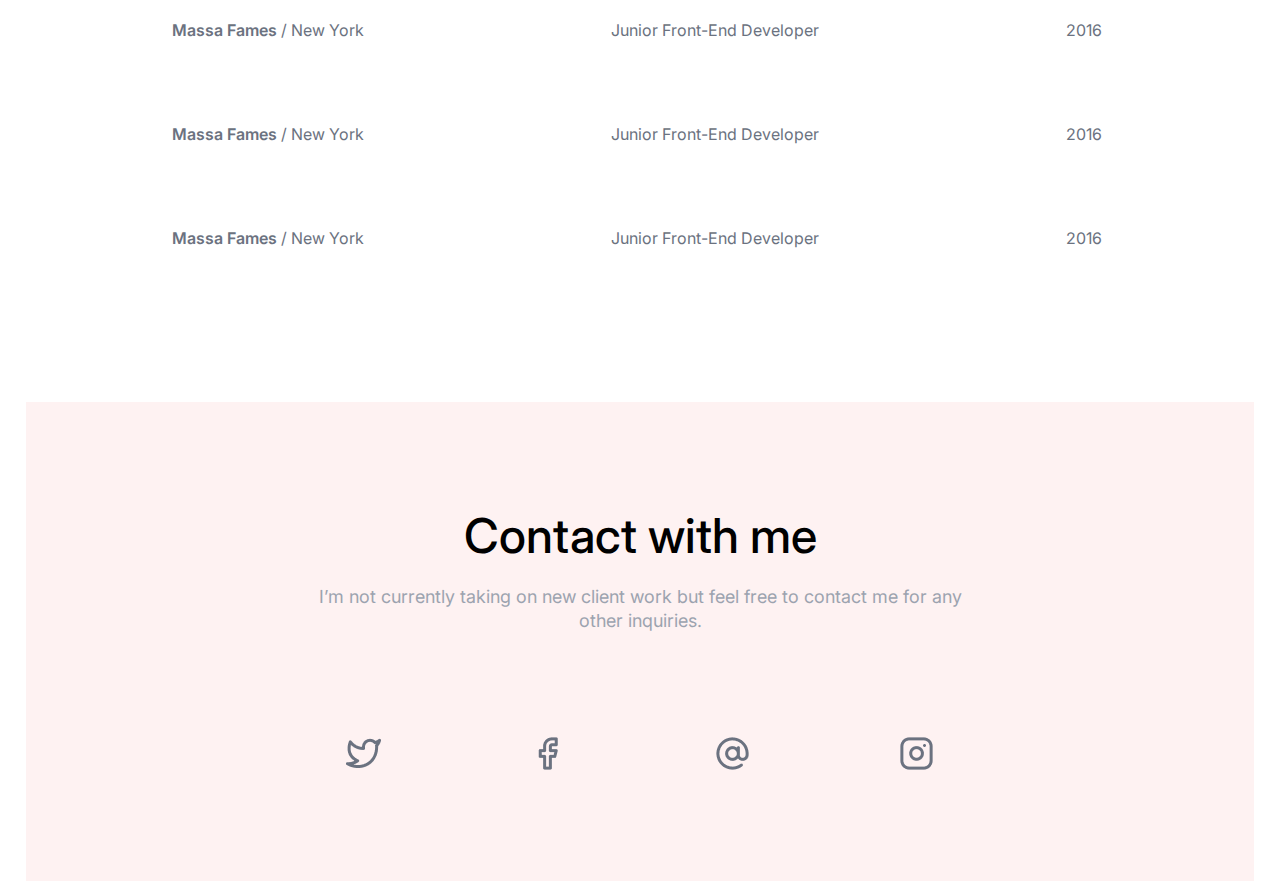
==== commit 94686b38: "mobile version bug fix" ====
--- a/index.html
+++ b/index.html
@@ -4,7 +4,7 @@
     <meta charset="UTF-8" />
     <meta http-equiv="X-UA-Compatible" content="IE=edge" />
     <meta name="viewport" content="width=device-width, initial-scale=1.0" />
-    <link rel="stylesheet" href="/styles/styles.css" />
+    <link rel="stylesheet" href="./styles/styles.css" />
     <title>Profile</title>
   </head>
   <body>
@@ -66,7 +66,7 @@
         <div class="profile__profileimage">
           <img
             class="profile__profileimage__img"
-            src="/assets/facef.png"
+            src="./assets/facef.png"
             alt="Photo 4х3"
           />
         </div>
@@ -81,7 +81,7 @@
         </span>
       </p>
       <div class="specification" id="specification">
-        <img src="/assets/image_11.png" alt="Wall" />
+        <img src="./assets/image_11.png" alt="Wall" />
         <div class="specification__skills">
           <div>
             <p>Web design</p>
@@ -174,12 +174,24 @@
         <div class="trustedblock__img">
           <p>Trusted by</p>
           <div class="trustedblock__img_row">
-            <img src="/assets/alphabet.png" alt="alphabet" />
-            <img src="/assets/shopify-original.png" alt="shopify" />
-            <img src="/assets/amazon.png" alt="amazon" />
+            <img
+              class="img trustedblock__img_row_marginleft_false"
+              src="./assets/alphabet.png"
+              alt="alphabet"
+            />
+            <img
+              class="img"
+              src="./assets/shopify-original.png"
+              alt="shopify"
+            />
+            <img class="img" src="./assets/amazon.png" alt="amazon" />
 
-            <img src="/assets/google-original.png" alt="google" />
-            <img src="/assets/netflix-primary.png" alt="neflix" />
+            <img class="img" src="./assets/google-original.png" alt="google" />
+            <img
+              class="img trustedblock__img_row_marginright_false"
+              src="./assets/netflix-primary.png"
+              alt="neflix"
+            />
           </div>
         </div>
       </div>
@@ -191,33 +203,34 @@
         <div class="imgproject__photos">
           <div class="imgproject__photos_row">
             <div class="imgproject__photos_column">
-              <img src="/assets/vwt1.png" alt="Das auto" />
-              <img src="/assets/street.png" alt="street" />
+              <img src="./assets/vwt1.png" alt="Das auto" />
+              <img src="./assets/street.png" alt="street" />
             </div>
             <div class="imgproject__photos_link">
-              <img src="/assets/home.png" alt="home" />
+              <img src="./assets/home.png" alt="home" />
               <div class="imgproject__photos_link__text">
                 <p>Project title here <br /><span> Photograph</span></p>
                 <div class="imgproject__photos_link__text__link">
                   <a href="https://github.com/SHTbIK37" target="_blank">
-                    <img src="/assets/arrow-right.png" alt="arrow"
+                    <img src="./assets/arrow-right.png" alt="arrow"
                   /></a>
                 </div>
               </div>
             </div>
           </div>
-          <img src="/assets/trees.png" alt="trees" />
+          <img src="./assets/trees.png" alt="trees" />
         </div>
       </div>
       <div class="planning">
         <div class="planning__block">
           <img
             class="planning__block__img"
-            src="/assets/busines.png"
+            src="./assets/busines.png"
             alt="scheme"
           />
           <p class="planning__block__text_bold">
-            Business planning <br />
+            Business <br />
+            planning <br />
             <span class="planning__block__text"
               >Excepteur sint occaecat cupidatat non <br />
               proident, sunt in culpa qui officia deserunt <br />
@@ -228,11 +241,12 @@
         <div class="planning__block">
           <img
             class="planning__block__img"
-            src="/assets/dollar.png"
+            src="./assets/dollar.png"
             alt="dollar"
           />
           <p class="planning__block__text_bold">
-            Financial planning <br /><span class="planning__block__text"
+            Financial <br />
+            planning <br /><span class="planning__block__text"
               >Excepteur sint occaecat cupidatat non <br />
               proident, sunt in culpa qui officia deserunt <br />
               mollit anim id est laborum.</span
@@ -242,11 +256,12 @@
         <div class="planning__block">
           <img
             class="planning__block__img"
-            src="/assets/search.png"
+            src="./assets/search.png"
             alt="search"
           />
           <p class="planning__block__text_bold">
-            Market Analytics <br /><span class="planning__block__text"
+            Market <br />
+            Analytics <br /><span class="planning__block__text"
               >Excepteur sint occaecat cupidatat non <br />
               proident, sunt in culpa qui officia deserunt <br />
               mollit anim id est laborum.</span
@@ -273,7 +288,7 @@
             <p class="careers__text">Junior Front-End Developer</p>
             <p class="careers__text">Junior Front-End Developer</p>
           </div>
-          <div class="careers__year">
+          <div class="careers__year" id="careers__year_margintop">
             <p class="careers__text">YEAR</p>
             <p class="careers__text">2016</p>
             <p class="careers__text">2016</p>
@@ -292,10 +307,10 @@
         other inquiries.
       </span>
       <div class="footer__contacts">
-        <a href="#"><img src="/assets/twitter.png" alt="twitter" /></a>
-        <a href="#"><img src="/assets/facebook.png" alt="facebook" /></a>
-        <a href="#"><img src="/assets/mail.png" alt="mail" /></a>
-        <a href="#"><img src="/assets/instagram.png" alt="instagram" /></a>
+        <a href="#"><img src="./assets/twitter.png" alt="twitter" /></a>
+        <a href="#"><img src="./assets/facebook.png" alt="facebook" /></a>
+        <a href="#"><img src="./assets/mail.png" alt="mail" /></a>
+        <a href="#"><img src="./assets/instagram.png" alt="instagram" /></a>
       </div>
     </footer>
   </body>
--- a/styles/styles.css
+++ b/styles/styles.css
@@ -34,7 +34,7 @@
   margin-right: -15px;
   position: relative;
   color: #3730a3;
-  padding: 13px 32px 13px 32px;
+  padding: 13px 32px;
   border-radius: 6px;
   border: 1px solid #3730a3;
   transition: all 0.2s;
@@ -189,24 +189,29 @@
   background-color: #fef2f2;
   color: #9ca3af;
   font-size: 20px;
-  height: 300px;
-}
-.trustedblock__img {
-  width: 67%;
-}
+}
+
 .trustedblock__img p {
   margin-top: 0px;
-  margin-left: 51px;
 }
 .trustedblock__img_row {
+  justify-content: center;
   display: flex;
   flex-direction: row;
-  justify-content: space-around;
-}
-
-.trustedblock__img_row img {
-  max-width: 100%;
-}
+  justify-content: space-between;
+}
+
+.img {
+  max-width: 44%;
+  margin: 10px;
+}
+.trustedblock__img_row_marginleft_false {
+  margin-left: 0px;
+}
+.trustedblock__img_row_marginright_false {
+  margin-right: 0px;
+}
+
 .imgproject__text {
   margin-bottom: 147px;
   text-align: center;
@@ -276,14 +281,14 @@
 }
 
 .planning {
-  margin: 0 328px;
-  margin-top: 150px;
+  margin: 150px 328px 0;
   justify-content: space-between;
   text-align: center;
   display: flex;
   flex-direction: row;
   font-weight: 600;
 }
+
 .planning__block__text_bold {
   font-size: 30px;
 }
@@ -372,6 +377,11 @@
 .footer__contacts a {
   height: 35px;
 }
+@media only screen and (min-width: 1280px) {
+  .trustedblock {
+    height: 300px;
+  }
+}
 @media only screen and (min-width: 769px) and (max-width: 1280px) {
   body {
     margin: 0 2%;
@@ -427,10 +437,8 @@
   .skills {
     margin-right: 60px;
   }
-  .trusted {
-    padding: 5%;
-    margin: 0;
-    height: 150px;
+  .trustedblock {
+    height: 300px;
   }
   .trustedblock__img_row {
     flex-direction: row;
@@ -439,10 +447,10 @@
   }
   .trustedblock__img_row {
     width: fit-content;
+    justify-content: center;
   }
   .trustedblock__img_row img {
     width: fit-content;
-    margin: 5px;
   }
   .trusted img {
     max-width: 100%;
@@ -535,6 +543,7 @@
     flex-direction: row;
     align-items: center;
     flex-wrap: wrap;
+    justify-content: center;
   }
   .trusted p {
     font-size: 14px;
@@ -594,7 +603,7 @@
     width: 100%;
   }
 }
-@media only screen and (min-width: 250px) and (max-width: 550px) {
+@media only screen and (max-width: 550px) {
   body {
     margin: 0 2%;
     background-color: white;
@@ -676,9 +685,13 @@
     margin-top: 0;
     margin-bottom: 50px;
   }
+  .trustedblock__img {
+    padding: 20px;
+  }
   .trustedblock__img_row {
     flex-direction: row;
     align-items: center;
+    justify-content: center;
     flex-wrap: wrap;
     width: fit-content;
     margin: 5px;
@@ -689,6 +702,9 @@
   }
   .trusted img {
     width: 100%;
+  }
+  .img {
+    width: 105px;
   }
   .imgproject p {
     font-size: 22px;
@@ -713,6 +729,9 @@
     position: absolute;
     background-color: white;
   }
+  .imgproject__photos_link__text {
+    display: none;
+  }
   .imgproject__photos_link__text p {
     margin-top: 1%;
     margin-left: 0;
@@ -737,7 +756,12 @@
     margin: 0%;
     margin-right: 1%;
   }
-
+  .careers__text {
+    margin: 3%;
+  }
+  #careers__year_margintop {
+    margin-top: 2px;
+  }
   footer {
     margin-top: 5%;
   }
